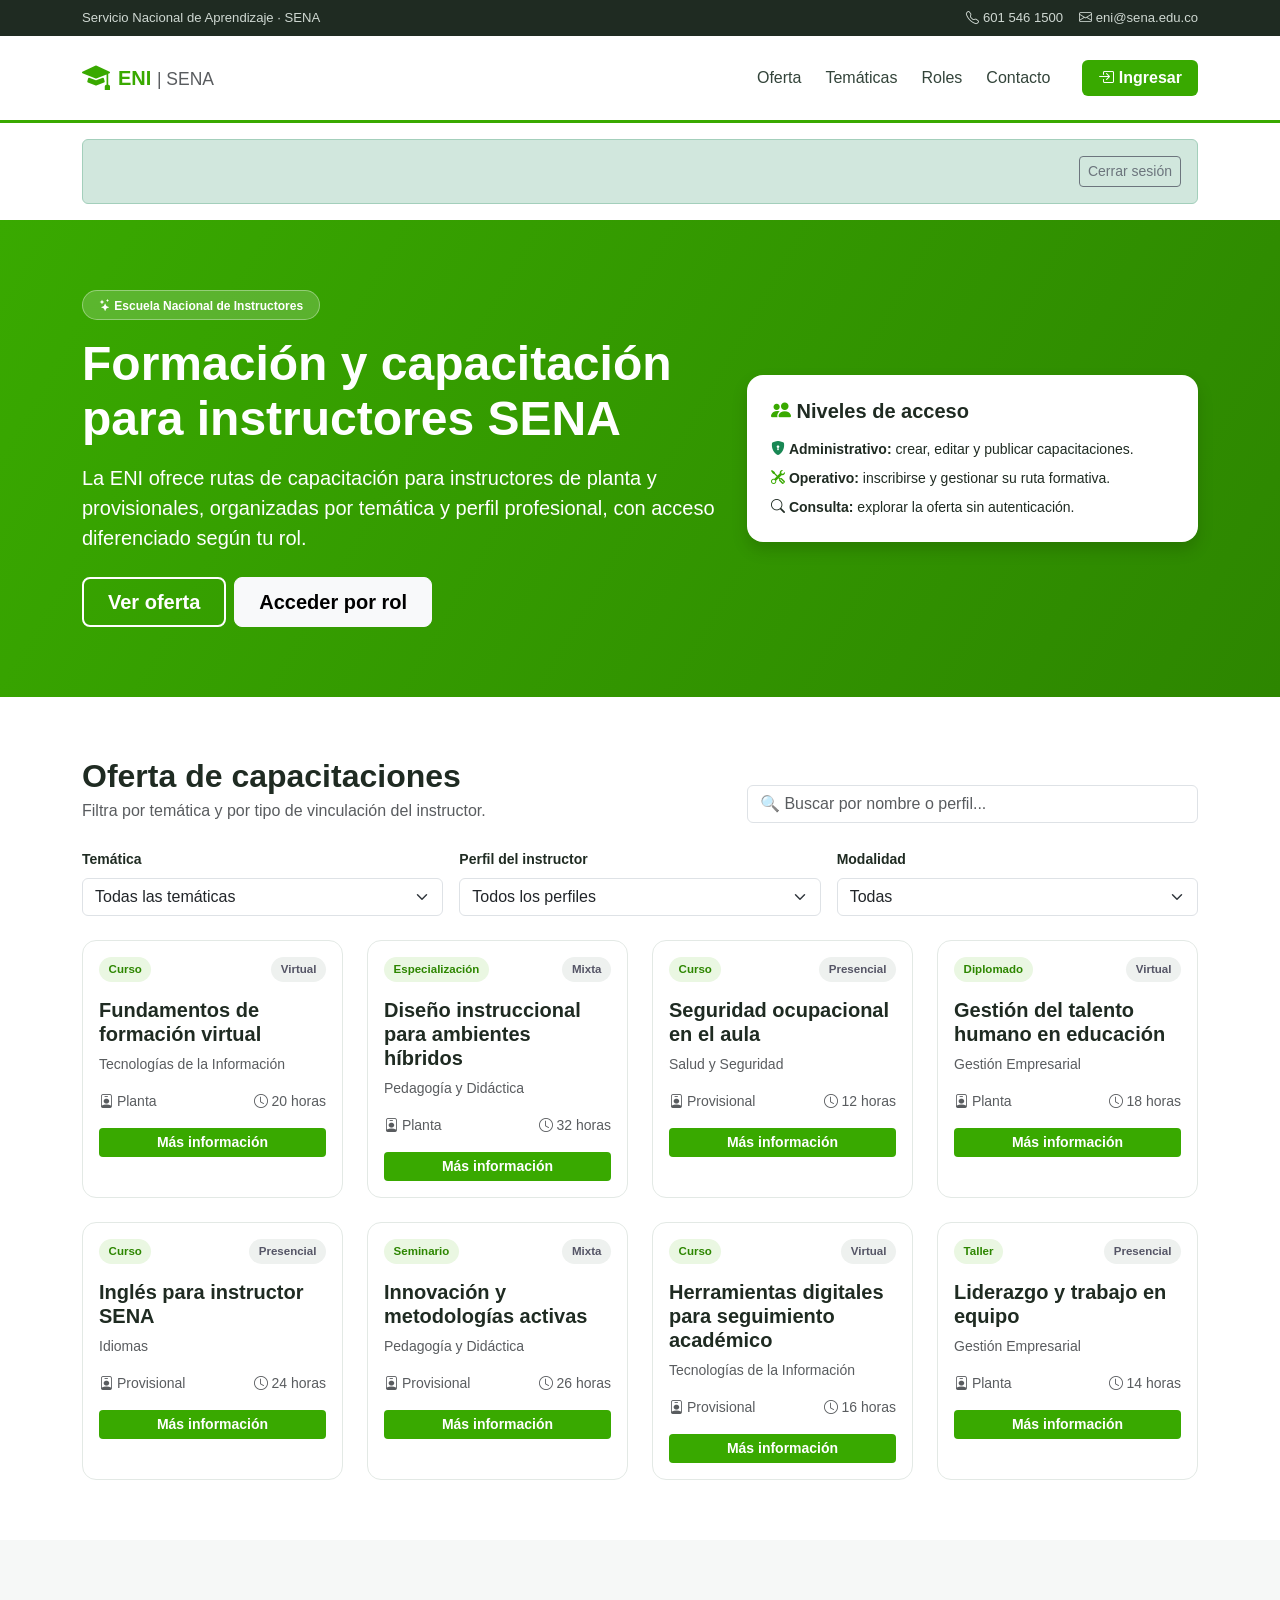
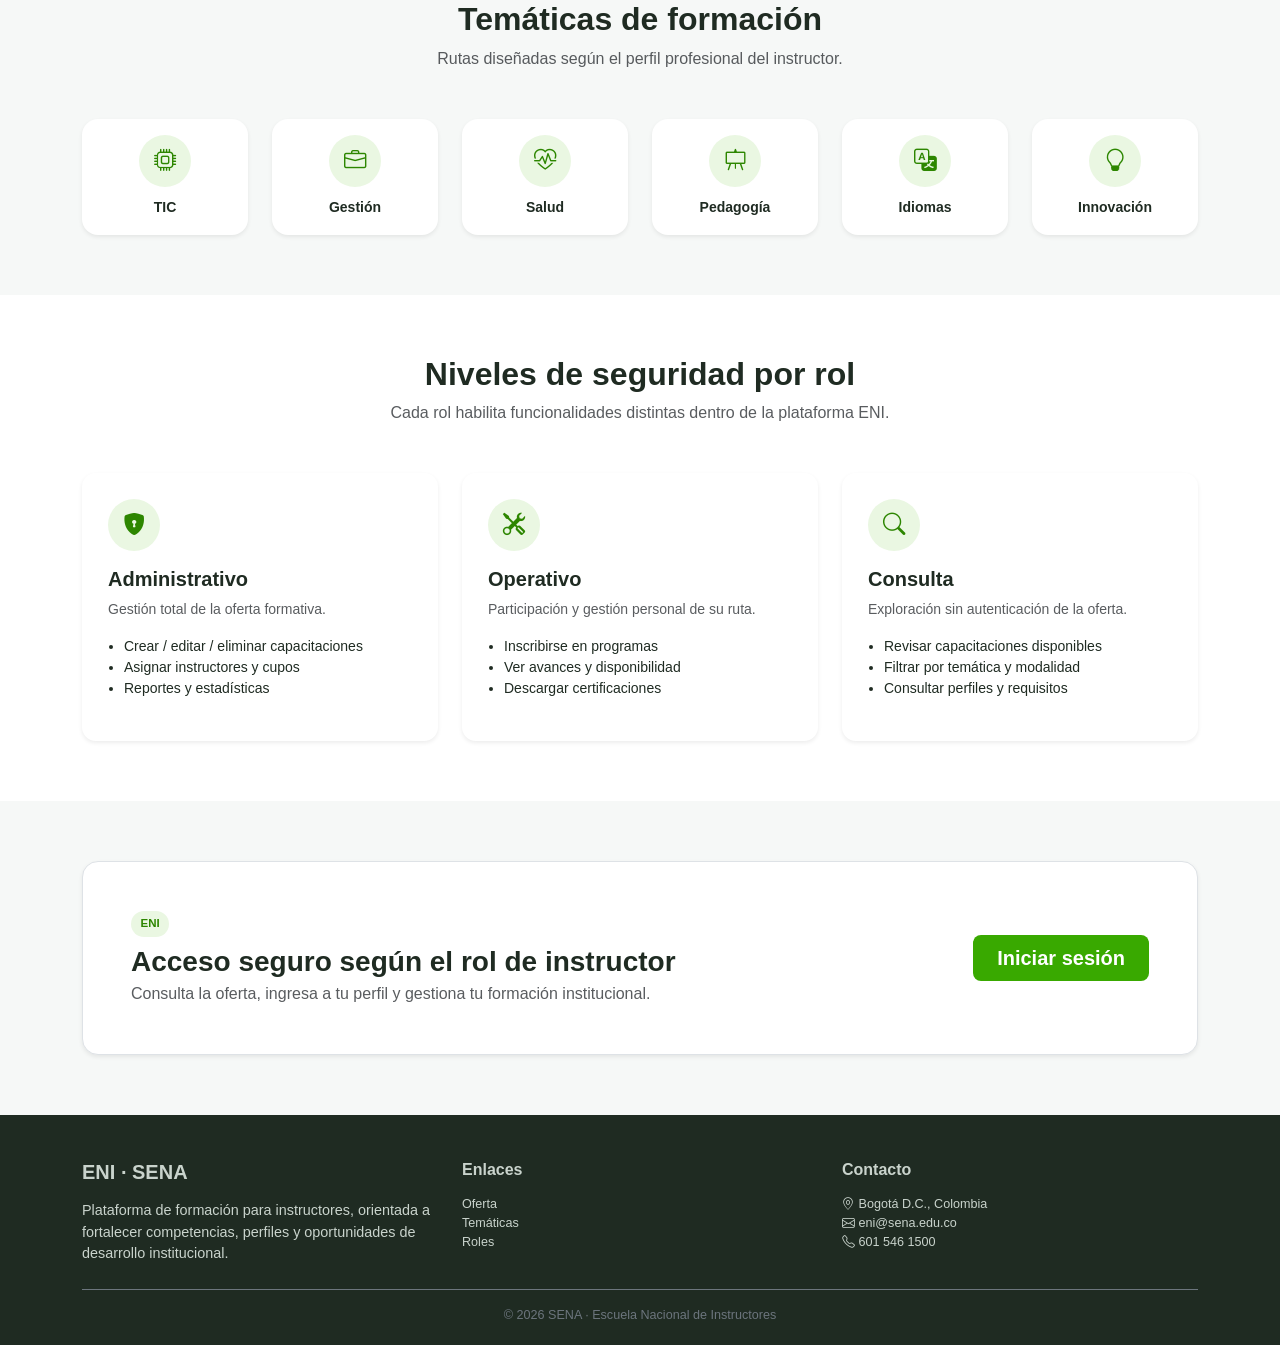
==== index.html @ e5f55641 "Agregar landing page ENI estática al repositorio" ====
<!DOCTYPE html>
<html lang="es">
<head>
<meta charset="UTF-8">
<meta name="viewport" content="width=device-width, initial-scale=1">
<title>ENI · Oferta de Capacitaciones | SENA</title>
<link href="https://cdn.jsdelivr.net/npm/bootstrap@5.3.3/dist/css/bootstrap.min.css" rel="stylesheet">
<link href="https://cdn.jsdelivr.net/npm/bootstrap-icons@1.11.3/font/bootstrap-icons.css" rel="stylesheet">
<style>
  :root{
    --sena-verde:#39A900;
    --sena-verde-osc:#2d8600;
    --sena-gris:#F6F8F7;
    --sena-texto:#1f2b22;
  }
  body{font-family:"Segoe UI",Roboto,Arial,sans-serif;color:var(--sena-texto);}
  .topbar{background:#1f2b22;color:#cfd8d2;font-size:.82rem;}
  .topbar a{color:#cfd8d2;text-decoration:none;}
  .navbar-sena{background:#fff;border-bottom:3px solid var(--sena-verde);}
  .navbar-sena .navbar-brand span{font-weight:700;color:var(--sena-verde);}
  .navbar-sena .nav-link{color:#33443a;font-weight:500;}
  .navbar-sena .nav-link:hover{color:var(--sena-verde);}
  .hero{
    background:linear-gradient(120deg,var(--sena-verde) 0%,var(--sena-verde-osc) 100%);
    color:#fff;padding:70px 0;
  }
  .hero h1{font-weight:800;line-height:1.15;}
  .hero .badge-soft{background:rgba(255,255,255,.18);border:1px solid rgba(255,255,255,.35);}
  .btn-sena{background:var(--sena-verde);color:#fff;font-weight:600;border:none;}
  .btn-sena:hover{background:var(--sena-verde-osc);color:#fff;}
  .btn-outline-sena{border:2px solid #fff;color:#fff;font-weight:600;}
  .btn-outline-sena:hover{background:#fff;color:var(--sena-verde-osc);}
  .section{padding:60px 0;}
  .section-alt{background:var(--sena-gris);}
  .card-curso{border:1px solid #e3e9e5;border-radius:14px;transition:.25s;height:100%;}
  .card-curso:hover{transform:translateY(-4px);box-shadow:0 12px 24px rgba(0,0,0,.08);border-color:var(--sena-verde);}
  .chip{background:#eaf7e2;color:var(--sena-verde-osc);font-size:.72rem;font-weight:600;
        padding:.25rem .6rem;border-radius:999px;}
  .chip-gris{background:#eef1ef;color:#556;font-size:.72rem;font-weight:600;
        padding:.25rem .6rem;border-radius:999px;}
  .role-card{border-radius:14px;border:2px solid transparent;cursor:pointer;transition:.2s;}
  .role-card:hover{border-color:var(--sena-verde);}
  .role-card.active{border-color:var(--sena-verde);background:#f4fcef;}
  .icon-circle{width:52px;height:52px;border-radius:50%;display:grid;place-items:center;
    background:#eaf7e2;color:var(--sena-verde-osc);font-size:1.4rem;}
  footer{background:#1f2b22;color:#c9d3cc;padding:45px 0 20px;font-size:.9rem;}
  footer a{color:#c9d3cc;text-decoration:none;}
  footer a:hover{color:#fff;}
  .lock-banner{display:none;}
</style>
</head>
<body>

<!-- Barra superior -->
<div class="topbar py-2">
  <div class="container d-flex flex-wrap justify-content-between gap-2">
    <div><i class="bi bi-gov"></i> Servicio Nacional de Aprendizaje · SENA</div>
    <div class="d-flex gap-3">
      <a href="#"><i class="bi bi-telephone"></i> 601 546 1500</a>
      <a href="#"><i class="bi bi-envelope"></i> eni@sena.edu.co</a>
    </div>
  </div>
</div>

<!-- Navbar -->
<nav class="navbar navbar-expand-lg navbar-sena sticky-top py-3">
  <div class="container">
    <a class="navbar-brand d-flex align-items-center gap-2" href="#">
      <i class="bi bi-mortarboard-fill fs-3" style="color:var(--sena-verde)"></i>
      <span>ENI <small class="text-muted fw-normal">| SENA</small></span>
    </a>
    <button class="navbar-toggler" type="button" data-bs-toggle="collapse" data-bs-target="#navMain">
      <span class="navbar-toggler-icon"></span>
    </button>
    <div class="collapse navbar-collapse" id="navMain">
      <ul class="navbar-nav ms-auto align-items-lg-center gap-lg-2">
        <li class="nav-item"><a class="nav-link" href="#oferta">Oferta</a></li>
        <li class="nav-item"><a class="nav-link" href="#temas">Temáticas</a></li>
        <li class="nav-item"><a class="nav-link" href="#roles">Roles</a></li>
        <li class="nav-item"><a class="nav-link" href="#contacto">Contacto</a></li>
        <li class="nav-item ms-lg-3">
          <button class="btn btn-sena px-3" data-bs-toggle="modal" data-bs-target="#loginModal">
            <i class="bi bi-box-arrow-in-right"></i> Ingresar
          </button>
        </li>
      </ul>
    </div>
  </div>
</nav>

<!-- Banner de sesión -->
<div class="container mt-3">
  <div id="sessionBanner" class="alert alert-success lock-banner d-flex justify-content-between align-items-center">
    <span id="sessionText"></span>
    <button class="btn btn-sm btn-outline-secondary" onclick="logout()">Cerrar sesión</button>
  </div>
</div>

<!-- Hero -->
<header class="hero">
  <div class="container">
    <div class="row align-items-center g-4">
      <div class="col-lg-7">
        <span class="badge badge-soft rounded-pill px-3 py-2 mb-3">
          <i class="bi bi-stars"></i> Escuela Nacional de Instructores
        </span>
        <h1 class="display-5 mb-3">Formación y capacitación para instructores SENA</h1>
        <p class="lead mb-4">
          La ENI ofrece rutas de capacitación para instructores de planta y provisionales,
          organizadas por temática y perfil profesional, con acceso diferenciado según tu rol.
        </p>
        <div class="d-flex flex-wrap gap-2">
          <a href="#oferta" class="btn btn-outline-sena btn-lg px-4">Ver oferta</a>
          <button class="btn btn-light btn-lg px-4 fw-semibold" data-bs-toggle="modal" data-bs-target="#loginModal">
            Acceder por rol
          </button>
        </div>
      </div>
      <div class="col-lg-5">
        <div class="bg-white rounded-4 p-4 shadow" style="color:var(--sena-texto)">
          <h5 class="fw-bold mb-3"><i class="bi bi-people-fill" style="color:var(--sena-verde)"></i> Niveles de acceso</h5>
          <ul class="list-unstyled mb-0 small">
            <li class="mb-2"><i class="bi bi-shield-lock-fill text-success"></i> <strong>Administrativo:</strong> crear, editar y publicar capacitaciones.</li>
            <li class="mb-2"><i class="bi bi-tools" style="color:var(--sena-verde)"></i> <strong>Operativo:</strong> inscribirse y gestionar su ruta formativa.</li>
            <li><i class="bi bi-search"></i> <strong>Consulta:</strong> explorar la oferta sin autenticación.</li>
          </ul>
        </div>
      </div>
    </div>
  </div>
</header>

<!-- Oferta / Catálogo -->
<section id="oferta" class="section">
  <div class="container">
    <div class="row align-items-end mb-4">
      <div class="col-md-7">
        <h2 class="fw-bold mb-1">Oferta de capacitaciones</h2>
        <p class="text-muted mb-0">Filtra por temática y por tipo de vinculación del instructor.</p>
      </div>
      <div class="col-md-5 mt-3 mt-md-0">
        <input id="search" class="form-control" placeholder="🔍 Buscar por nombre o perfil...">
      </div>
    </div>

    <!-- Filtros -->
    <div class="row g-3 mb-4">
      <div class="col-md-4">
        <label class="form-label fw-semibold small">Temática</label>
        <select id="filtroTema" class="form-select">
          <option value="">Todas las temáticas</option>
          <option>Tecnologías de la Información</option>
          <option>Gestión Empresarial</option>
          <option>Salud y Seguridad</option>
          <option>Pedagogía y Didáctica</option>
          <option>Idiomas</option>
        </select>
      </div>
      <div class="col-md-4">
        <label class="form-label fw-semibold small">Perfil del instructor</label>
        <select id="filtroPerfil" class="form-select">
          <option value="">Todos los perfiles</option>
          <option>Planta</option>
          <option>Provisional</option>
        </select>
      </div>
      <div class="col-md-4">
        <label class="form-label fw-semibold small">Modalidad</label>
        <select id="filtroModalidad" class="form-select">
          <option value="">Todas</option>
          <option>Presencial</option>
          <option>Virtual</option>
          <option>Mixta</option>
        </select>
      </div>
    </div>

    <div id="gridCursos" class="row g-4"></div>
    <p id="sinResultados" class="text-center text-muted mt-4 d-none">No se encontraron capacitaciones con esos filtros.</p>
  </div>
</section>

<!-- Temáticas -->
<section id="temas" class="section section-alt">
  <div class="container text-center">
    <h2 class="fw-bold mb-2">Temáticas de formación</h2>
    <p class="text-muted mb-5">Rutas diseñadas según el perfil profesional del instructor.</p>
    <div class="row g-4">
      <div class="col-6 col-md-4 col-lg-2">
        <div class="bg-white rounded-4 p-3 h-100 shadow-sm">
          <div class="icon-circle mx-auto mb-2"><i class="bi bi-cpu"></i></div>
          <small class="fw-semibold">TIC</small>
        </div>
      </div>
      <div class="col-6 col-md-4 col-lg-2">
        <div class="bg-white rounded-4 p-3 h-100 shadow-sm">
          <div class="icon-circle mx-auto mb-2"><i class="bi bi-briefcase"></i></div>
          <small class="fw-semibold">Gestión</small>
        </div>
      </div>
      <div class="col-6 col-md-4 col-lg-2">
        <div class="bg-white rounded-4 p-3 h-100 shadow-sm">
          <div class="icon-circle mx-auto mb-2"><i class="bi bi-heart-pulse"></i></div>
          <small class="fw-semibold">Salud</small>
        </div>
      </div>
      <div class="col-6 col-md-4 col-lg-2">
        <div class="bg-white rounded-4 p-3 h-100 shadow-sm">
          <div class="icon-circle mx-auto mb-2"><i class="bi bi-easel"></i></div>
          <small class="fw-semibold">Pedagogía</small>
        </div>
      </div>
      <div class="col-6 col-md-4 col-lg-2">
        <div class="bg-white rounded-4 p-3 h-100 shadow-sm">
          <div class="icon-circle mx-auto mb-2"><i class="bi bi-translate"></i></div>
          <small class="fw-semibold">Idiomas</small>
        </div>
      </div>
      <div class="col-6 col-md-4 col-lg-2">
        <div class="bg-white rounded-4 p-3 h-100 shadow-sm">
          <div class="icon-circle mx-auto mb-2"><i class="bi bi-lightbulb"></i></div>
          <small class="fw-semibold">Innovación</small>
        </div>
      </div>
    </div>
  </div>
</section>

<!-- Roles -->
<section id="roles" class="section">
  <div class="container">
    <h2 class="fw-bold text-center mb-2">Niveles de seguridad por rol</h2>
    <p class="text-muted text-center mb-5">Cada rol habilita funcionalidades distintas dentro de la plataforma ENI.</p>
    <div class="row g-4">
      <div class="col-md-4">
        <div class="role-card p-4 h-100 shadow-sm">
          <div class="icon-circle mb-3"><i class="bi bi-shield-lock-fill"></i></div>
          <h5 class="fw-bold">Administrativo</h5>
          <p class="text-muted small">Gestión total de la oferta formativa.</p>
          <ul class="small ps-3">
            <li>Crear / editar / eliminar capacitaciones</li>
            <li>Asignar instructores y cupos</li>
            <li>Reportes y estadísticas</li>
          </ul>
        </div>
      </div>
      <div class="col-md-4">
        <div class="role-card p-4 h-100 shadow-sm">
          <div class="icon-circle mb-3"><i class="bi bi-tools"></i></div>
          <h5 class="fw-bold">Operativo</h5>
          <p class="text-muted small">Participación y gestión personal de su ruta.</p>
          <ul class="small ps-3">
            <li>Inscribirse en programas</li>
            <li>Ver avances y disponibilidad</li>
            <li>Descargar certificaciones</li>
          </ul>
        </div>
      </div>
      <div class="col-md-4">
        <div class="role-card p-4 h-100 shadow-sm">
          <div class="icon-circle mb-3"><i class="bi bi-search"></i></div>
          <h5 class="fw-bold">Consulta</h5>
          <p class="text-muted small">Exploración sin autenticación de la oferta.</p>
          <ul class="small ps-3">
            <li>Revisar capacitaciones disponibles</li>
            <li>Filtrar por temática y modalidad</li>
            <li>Consultar perfiles y requisitos</li>
          </ul>
        </div>
      </div>
    </div>
  </div>
</section>

<!-- CTA -->
<section class="section section-alt">
  <div class="container">
    <div class="bg-white border rounded-4 p-4 p-lg-5 shadow-sm d-flex flex-column flex-lg-row align-items-lg-center justify-content-between gap-3">
      <div>
        <span class="chip mb-2 d-inline-block">ENI</span>
        <h3 class="fw-bold mb-1">Acceso seguro según el rol de instructor</h3>
        <p class="text-muted mb-0">Consulta la oferta, ingresa a tu perfil y gestiona tu formación institucional.</p>
      </div>
      <button class="btn btn-sena btn-lg px-4" data-bs-toggle="modal" data-bs-target="#loginModal">Iniciar sesión</button>
    </div>
  </div>
</section>

<!-- Modal login -->
<div class="modal fade" id="loginModal" tabindex="-1" aria-labelledby="loginModalLabel" aria-hidden="true">
  <div class="modal-dialog modal-dialog-centered">
    <div class="modal-content border-0 shadow">
      <div class="modal-header border-0 pb-0">
        <h5 class="modal-title fw-bold" id="loginModalLabel">Acceso ENI</h5>
        <button type="button" class="btn-close" data-bs-dismiss="modal" aria-label="Close"></button>
      </div>
      <div class="modal-body">
        <div class="mb-3">
          <label class="form-label small fw-semibold">Usuario</label>
          <input id="userInput" class="form-control" placeholder="Ingrese su usuario">
        </div>
        <div class="mb-3">
          <label class="form-label small fw-semibold">Contraseña</label>
          <input id="passInput" type="password" class="form-control" placeholder="Ingrese su contraseña">
        </div>
        <div class="mb-3">
          <label class="form-label small fw-semibold">Rol</label>
          <select id="roleSelect" class="form-select">
            <option value="consulta">Consulta</option>
            <option value="operativo">Operativo</option>
            <option value="administrativo">Administrativo</option>
          </select>
        </div>
      </div>
      <div class="modal-footer border-0 pt-0">
        <button type="button" class="btn btn-outline-secondary" data-bs-dismiss="modal">Cancelar</button>
        <button type="button" class="btn btn-sena" onclick="login()">Ingresar</button>
      </div>
    </div>
  </div>
</div>

<!-- Footer -->
<footer id="contacto">
  <div class="container">
    <div class="row g-4">
      <div class="col-lg-4">
        <h5 class="fw-bold mb-3">ENI · SENA</h5>
        <p class="mb-0">Plataforma de formación para instructores, orientada a fortalecer competencias, perfiles y oportunidades de desarrollo institucional.</p>
      </div>
      <div class="col-lg-4">
        <h6 class="fw-bold mb-3">Enlaces</h6>
        <ul class="list-unstyled mb-0 small">
          <li><a href="#oferta">Oferta</a></li>
          <li><a href="#temas">Temáticas</a></li>
          <li><a href="#roles">Roles</a></li>
        </ul>
      </div>
      <div class="col-lg-4">
        <h6 class="fw-bold mb-3">Contacto</h6>
        <ul class="list-unstyled mb-0 small">
          <li><i class="bi bi-geo-alt"></i> Bogotá D.C., Colombia</li>
          <li><i class="bi bi-envelope"></i> eni@sena.edu.co</li>
          <li><i class="bi bi-telephone"></i> 601 546 1500</li>
        </ul>
      </div>
    </div>
    <div class="border-top border-secondary mt-4 pt-3 small text-center text-secondary">
      © 2026 SENA · Escuela Nacional de Instructores
    </div>
  </div>
</footer>

<script src="https://cdn.jsdelivr.net/npm/bootstrap@5.3.3/dist/js/bootstrap.bundle.min.js"></script>
<script>
  const cursos = [
    { nombre: 'Fundamentos de formación virtual', tema: 'Tecnologías de la Información', perfil: 'Planta', modalidad: 'Virtual', duracion: '20 horas', tipo: 'Curso' },
    { nombre: 'Diseño instruccional para ambientes híbridos', tema: 'Pedagogía y Didáctica', perfil: 'Planta', modalidad: 'Mixta', duracion: '32 horas', tipo: 'Especialización' },
    { nombre: 'Seguridad ocupacional en el aula', tema: 'Salud y Seguridad', perfil: 'Provisional', modalidad: 'Presencial', duracion: '12 horas', tipo: 'Curso' },
    { nombre: 'Gestión del talento humano en educación', tema: 'Gestión Empresarial', perfil: 'Planta', modalidad: 'Virtual', duracion: '18 horas', tipo: 'Diplomado' },
    { nombre: 'Inglés para instructor SENA', tema: 'Idiomas', perfil: 'Provisional', modalidad: 'Presencial', duracion: '24 horas', tipo: 'Curso' },
    { nombre: 'Innovación y metodologías activas', tema: 'Pedagogía y Didáctica', perfil: 'Provisional', modalidad: 'Mixta', duracion: '26 horas', tipo: 'Seminario' },
    { nombre: 'Herramientas digitales para seguimiento académico', tema: 'Tecnologías de la Información', perfil: 'Provisional', modalidad: 'Virtual', duracion: '16 horas', tipo: 'Curso' },
    { nombre: 'Liderazgo y trabajo en equipo', tema: 'Gestión Empresarial', perfil: 'Planta', modalidad: 'Presencial', duracion: '14 horas', tipo: 'Taller' }
  ];

  const gridCursos = document.getElementById('gridCursos');
  const searchInput = document.getElementById('search');
  const filtroTema = document.getElementById('filtroTema');
  const filtroPerfil = document.getElementById('filtroPerfil');
  const filtroModalidad = document.getElementById('filtroModalidad');
  const sinResultados = document.getElementById('sinResultados');

  function renderCursos(listado) {
    if (!listado.length) {
      gridCursos.innerHTML = '';
      sinResultados.classList.remove('d-none');
      return;
    }

    sinResultados.classList.add('d-none');
    gridCursos.innerHTML = listado.map(curso => `
      <div class="col-md-6 col-xl-3">
        <div class="card-curso p-3 h-100">
          <div class="d-flex align-items-center justify-content-between mb-3">
            <span class="chip">${curso.tipo}</span>
            <span class="chip-gris">${curso.modalidad}</span>
          </div>
          <h5 class="fw-bold mb-2">${curso.nombre}</h5>
          <p class="text-muted small mb-3">${curso.tema}</p>
          <div class="d-flex justify-content-between small text-muted mb-2">
            <span><i class="bi bi-person-badge"></i> ${curso.perfil}</span>
            <span><i class="bi bi-clock"></i> ${curso.duracion}</span>
          </div>
          <button class="btn btn-sm btn-sena w-100 mt-2">Más información</button>
        </div>
      </div>
    `).join('');
  }

  function filtrarCursos() {
    const texto = searchInput.value.toLowerCase();
    const tema = filtroTema.value;
    const perfil = filtroPerfil.value;
    const modalidad = filtroModalidad.value;

    const resultados = cursos.filter(curso =>
      (texto === '' || curso.nombre.toLowerCase().includes(texto) || curso.perfil.toLowerCase().includes(texto) || curso.tema.toLowerCase().includes(texto)) &&
      (tema === '' || curso.tema === tema) &&
      (perfil === '' || curso.perfil === perfil) &&
      (modalidad === '' || curso.modalidad === modalidad)
    );

    renderCursos(resultados);
  }

  function login() {
    const user = document.getElementById('userInput').value.trim();
    const role = document.getElementById('roleSelect').value;
    if (!user) {
      alert('Debe ingresar un usuario');
      return;
    }

    localStorage.setItem('eniUser', user);
    localStorage.setItem('eniRole', role);
    const banner = document.getElementById('sessionBanner');
    const sessionText = document.getElementById('sessionText');
    banner.classList.remove('lock-banner');
    sessionText.textContent = `Sesión activa: ${user} · ${role}`;
    const modal = bootstrap.Modal.getInstance(document.getElementById('loginModal'));
    modal.hide();
  }

  function logout() {
    localStorage.removeItem('eniUser');
    localStorage.removeItem('eniRole');
    document.getElementById('sessionBanner').classList.add('lock-banner');
  }

  searchInput.addEventListener('input', filtrarCursos);
  filtroTema.addEventListener('change', filtrarCursos);
  filtroPerfil.addEventListener('change', filtrarCursos);
  filtroModalidad.addEventListener('change', filtrarCursos);

  const savedUser = localStorage.getItem('eniUser');
  const savedRole = localStorage.getItem('eniRole');
  if (savedUser && savedRole) {
    document.getElementById('sessionBanner').classList.remove('lock-banner');
    document.getElementById('sessionText').textContent = `Sesión activa: ${savedUser} · ${savedRole}`;
  }

  renderCursos(cursos);
</script>
</body>
</html>
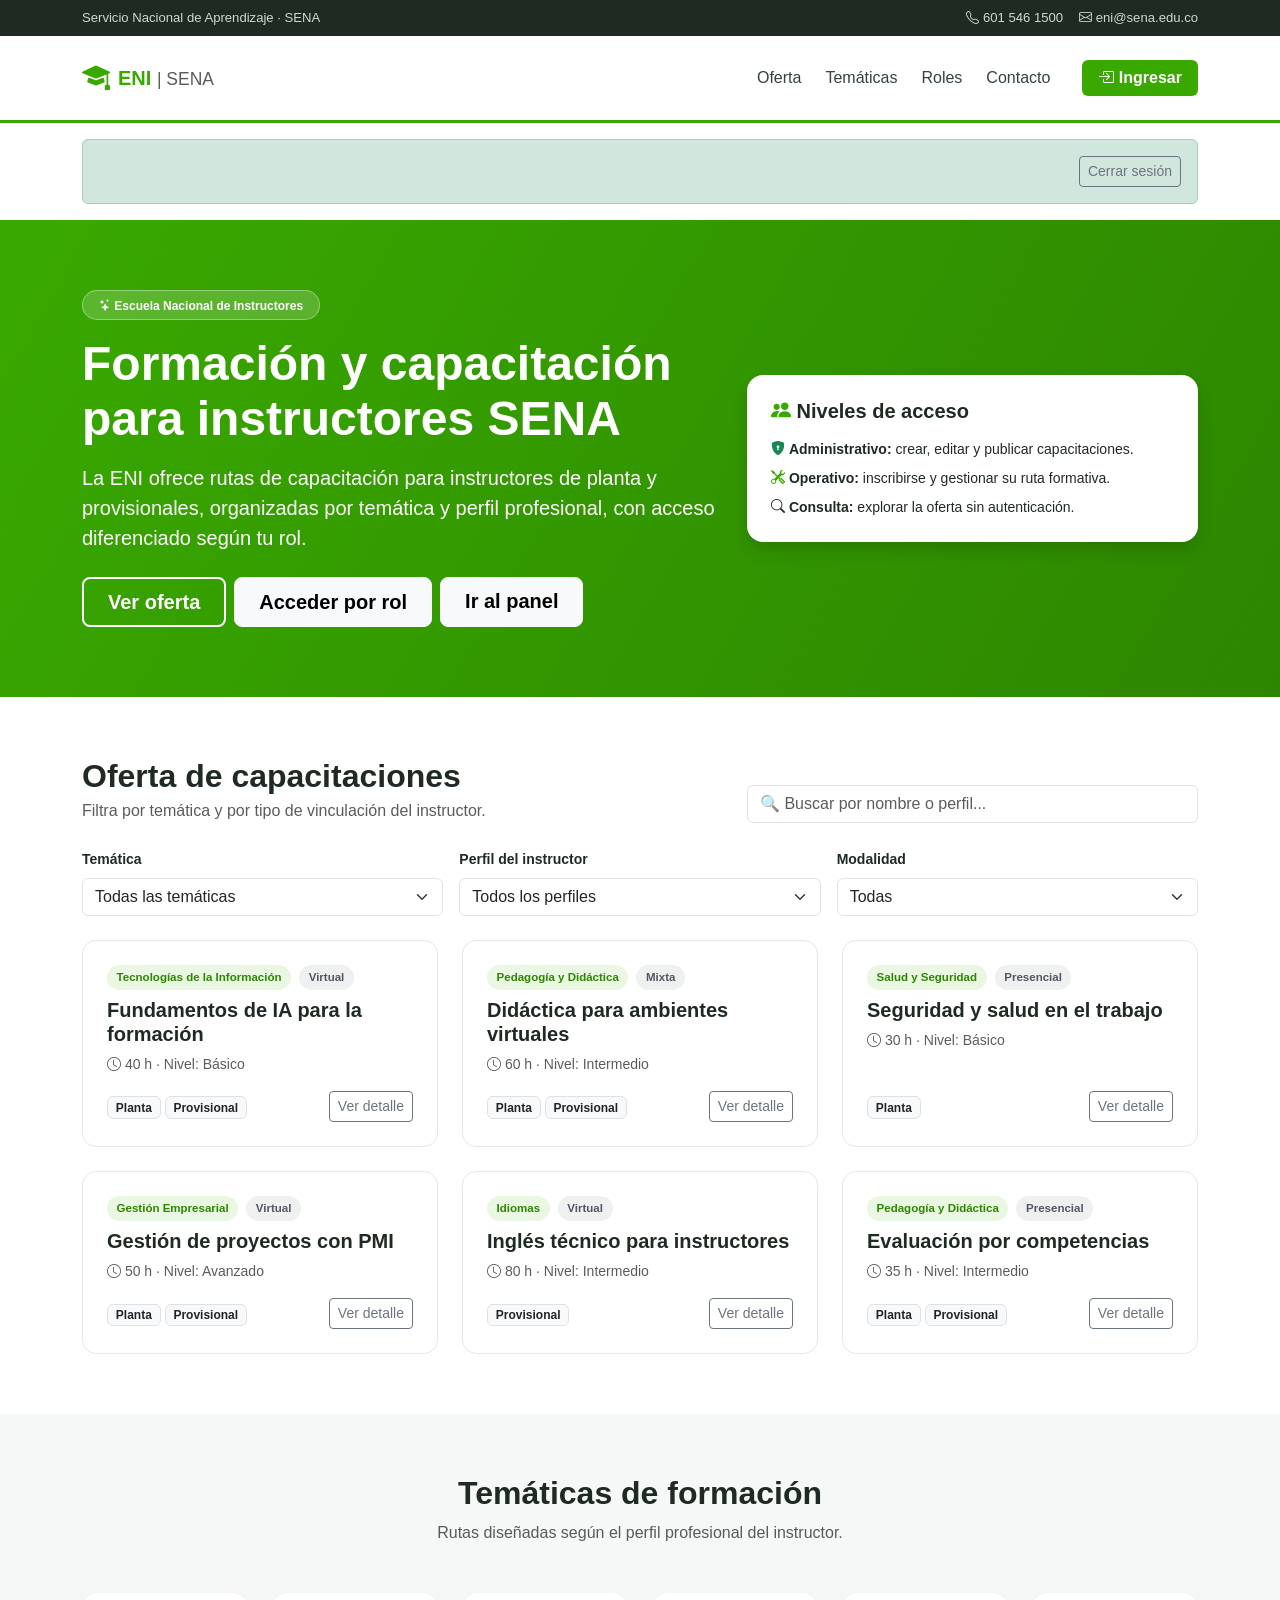
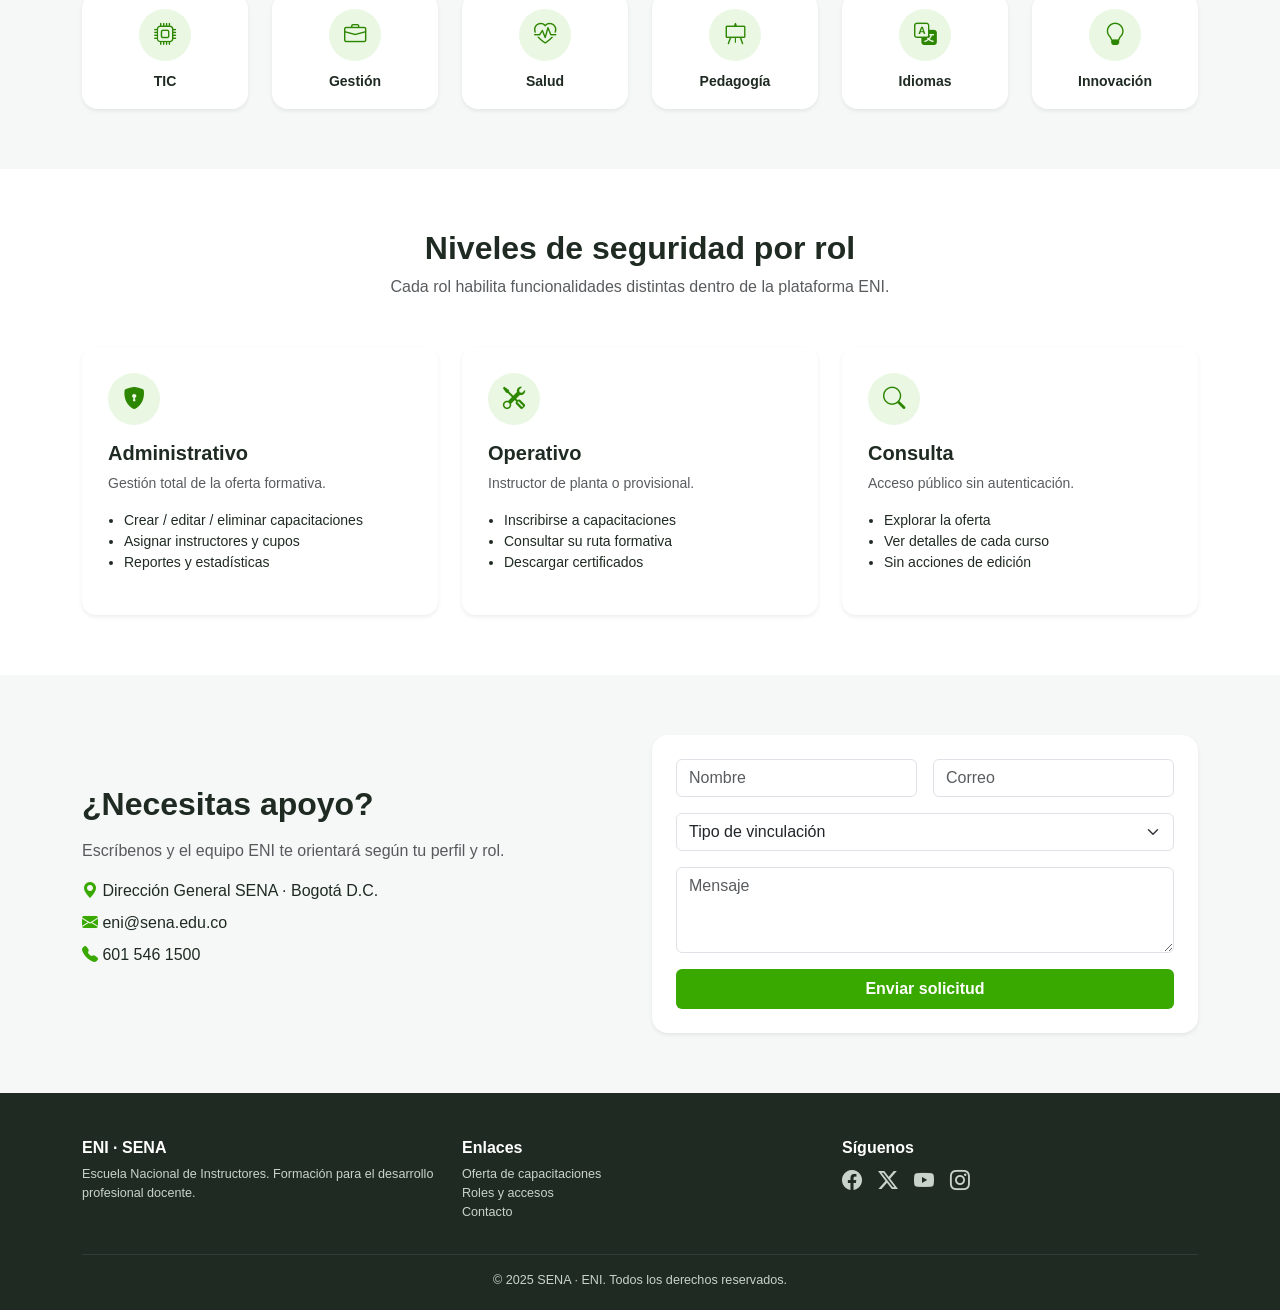
==== commit fd938cf6: "Actualizar la página principal con enlace al panel del instructor y subir los archivos restantes del" ====
--- a/index.html
+++ b/index.html
@@ -114,6 +114,7 @@
           <button class="btn btn-light btn-lg px-4 fw-semibold" data-bs-toggle="modal" data-bs-target="#loginModal">
             Acceder por rol
           </button>
+          <a href="html.html" class="btn btn-light btn-lg px-4 fw-semibold">Ir al panel</a>
         </div>
       </div>
       <div class="col-lg-5">
@@ -248,11 +249,11 @@
         <div class="role-card p-4 h-100 shadow-sm">
           <div class="icon-circle mb-3"><i class="bi bi-tools"></i></div>
           <h5 class="fw-bold">Operativo</h5>
-          <p class="text-muted small">Participación y gestión personal de su ruta.</p>
+          <p class="text-muted small">Instructor de planta o provisional.</p>
           <ul class="small ps-3">
-            <li>Inscribirse en programas</li>
-            <li>Ver avances y disponibilidad</li>
-            <li>Descargar certificaciones</li>
+            <li>Inscribirse a capacitaciones</li>
+            <li>Consultar su ruta formativa</li>
+            <li>Descargar certificados</li>
           </ul>
         </div>
       </div>
@@ -260,11 +261,11 @@
         <div class="role-card p-4 h-100 shadow-sm">
           <div class="icon-circle mb-3"><i class="bi bi-search"></i></div>
           <h5 class="fw-bold">Consulta</h5>
-          <p class="text-muted small">Exploración sin autenticación de la oferta.</p>
+          <p class="text-muted small">Acceso público sin autenticación.</p>
           <ul class="small ps-3">
-            <li>Revisar capacitaciones disponibles</li>
-            <li>Filtrar por temática y modalidad</li>
-            <li>Consultar perfiles y requisitos</li>
+            <li>Explorar la oferta</li>
+            <li>Ver detalles de cada curso</li>
+            <li>Sin acciones de edición</li>
           </ul>
         </div>
       </div>
@@ -272,185 +273,208 @@
   </div>
 </section>
 
-<!-- CTA -->
-<section class="section section-alt">
-  <div class="container">
-    <div class="bg-white border rounded-4 p-4 p-lg-5 shadow-sm d-flex flex-column flex-lg-row align-items-lg-center justify-content-between gap-3">
-      <div>
-        <span class="chip mb-2 d-inline-block">ENI</span>
-        <h3 class="fw-bold mb-1">Acceso seguro según el rol de instructor</h3>
-        <p class="text-muted mb-0">Consulta la oferta, ingresa a tu perfil y gestiona tu formación institucional.</p>
-      </div>
-      <button class="btn btn-sena btn-lg px-4" data-bs-toggle="modal" data-bs-target="#loginModal">Iniciar sesión</button>
+<!-- Contacto -->
+<section id="contacto" class="section section-alt">
+  <div class="container">
+    <div class="row g-4 align-items-center">
+      <div class="col-lg-6">
+        <h2 class="fw-bold mb-3">¿Necesitas apoyo?</h2>
+        <p class="text-muted">Escríbenos y el equipo ENI te orientará según tu perfil y rol.</p>
+        <ul class="list-unstyled">
+          <li class="mb-2"><i class="bi bi-geo-alt-fill" style="color:var(--sena-verde)"></i> Dirección General SENA · Bogotá D.C.</li>
+          <li class="mb-2"><i class="bi bi-envelope-fill" style="color:var(--sena-verde)"></i> eni@sena.edu.co</li>
+          <li><i class="bi bi-telephone-fill" style="color:var(--sena-verde)"></i> 601 546 1500</li>
+        </ul>
+      </div>
+      <div class="col-lg-6">
+        <form class="bg-white p-4 rounded-4 shadow-sm" onsubmit="event.preventDefault();alert('Mensaje enviado (demo)');">
+          <div class="row g-3">
+            <div class="col-md-6"><input class="form-control" placeholder="Nombre" required></div>
+            <div class="col-md-6"><input class="form-control" type="email" placeholder="Correo" required></div>
+            <div class="col-12">
+              <select class="form-select" required>
+                <option value="">Tipo de vinculación</option>
+                <option>Instructor de planta</option>
+                <option>Instructor provisional</option>
+                <option>Otro</option>
+              </select>
+            </div>
+            <div class="col-12"><textarea class="form-control" rows="3" placeholder="Mensaje"></textarea></div>
+            <div class="col-12"><button class="btn btn-sena w-100 py-2">Enviar solicitud</button></div>
+          </div>
+        </form>
+      </div>
     </div>
   </div>
 </section>
 
-<!-- Modal login -->
-<div class="modal fade" id="loginModal" tabindex="-1" aria-labelledby="loginModalLabel" aria-hidden="true">
+<!-- Footer -->
+<footer>
+  <div class="container">
+    <div class="row g-4">
+      <div class="col-md-4">
+        <h6 class="text-white fw-bold">ENI · SENA</h6>
+        <p class="small">Escuela Nacional de Instructores. Formación para el desarrollo profesional docente.</p>
+      </div>
+      <div class="col-md-4">
+        <h6 class="text-white fw-bold">Enlaces</h6>
+        <ul class="list-unstyled small">
+          <li><a href="#oferta">Oferta de capacitaciones</a></li>
+          <li><a href="#roles">Roles y accesos</a></li>
+          <li><a href="#contacto">Contacto</a></li>
+        </ul>
+      </div>
+      <div class="col-md-4">
+        <h6 class="text-white fw-bold">Síguenos</h6>
+        <div class="d-flex gap-3 fs-5">
+          <a href="#"><i class="bi bi-facebook"></i></a>
+          <a href="#"><i class="bi bi-twitter-x"></i></a>
+          <a href="#"><i class="bi bi-youtube"></i></a>
+          <a href="#"><i class="bi bi-instagram"></i></a>
+        </div>
+      </div>
+    </div>
+    <hr class="border-secondary">
+    <p class="text-center small mb-0">© 2025 SENA · ENI. Todos los derechos reservados.</p>
+  </div>
+</footer>
+
+<!-- Modal Login -->
+<div class="modal fade" id="loginModal" tabindex="-1">
   <div class="modal-dialog modal-dialog-centered">
-    <div class="modal-content border-0 shadow">
-      <div class="modal-header border-0 pb-0">
-        <h5 class="modal-title fw-bold" id="loginModalLabel">Acceso ENI</h5>
-        <button type="button" class="btn-close" data-bs-dismiss="modal" aria-label="Close"></button>
+    <div class="modal-content rounded-4">
+      <div class="modal-header border-0">
+        <h5 class="modal-title fw-bold">Ingreso a la plataforma ENI</h5>
+        <button class="btn-close" data-bs-dismiss="modal"></button>
       </div>
       <div class="modal-body">
-        <div class="mb-3">
-          <label class="form-label small fw-semibold">Usuario</label>
-          <input id="userInput" class="form-control" placeholder="Ingrese su usuario">
-        </div>
-        <div class="mb-3">
-          <label class="form-label small fw-semibold">Contraseña</label>
-          <input id="passInput" type="password" class="form-control" placeholder="Ingrese su contraseña">
-        </div>
-        <div class="mb-3">
-          <label class="form-label small fw-semibold">Rol</label>
-          <select id="roleSelect" class="form-select">
-            <option value="consulta">Consulta</option>
-            <option value="operativo">Operativo</option>
-            <option value="administrativo">Administrativo</option>
-          </select>
-        </div>
-      </div>
-      <div class="modal-footer border-0 pt-0">
-        <button type="button" class="btn btn-outline-secondary" data-bs-dismiss="modal">Cancelar</button>
-        <button type="button" class="btn btn-sena" onclick="login()">Ingresar</button>
+        <label class="form-label small fw-semibold">Selecciona tu rol (demo)</label>
+        <div class="d-grid gap-2 mb-3">
+          <button class="btn btn-outline-success text-start" onclick="login('Administrativo')">
+            <i class="bi bi-shield-lock-fill"></i> Administrativo
+          </button>
+          <button class="btn btn-outline-success text-start" onclick="login('Operativo')">
+            <i class="bi bi-tools"></i> Operativo (Instructor)
+          </button>
+          <button class="btn btn-outline-secondary text-start" onclick="login('Consulta')">
+            <i class="bi bi-search"></i> Consulta
+          </button>
+        </div>
+        <p class="small text-muted mb-0">Demo: los roles se almacenan en <code>localStorage</code>. En producción conéctalo a tu backend/SSO.</p>
       </div>
     </div>
   </div>
 </div>
-
-<!-- Footer -->
-<footer id="contacto">
-  <div class="container">
-    <div class="row g-4">
-      <div class="col-lg-4">
-        <h5 class="fw-bold mb-3">ENI · SENA</h5>
-        <p class="mb-0">Plataforma de formación para instructores, orientada a fortalecer competencias, perfiles y oportunidades de desarrollo institucional.</p>
-      </div>
-      <div class="col-lg-4">
-        <h6 class="fw-bold mb-3">Enlaces</h6>
-        <ul class="list-unstyled mb-0 small">
-          <li><a href="#oferta">Oferta</a></li>
-          <li><a href="#temas">Temáticas</a></li>
-          <li><a href="#roles">Roles</a></li>
-        </ul>
-      </div>
-      <div class="col-lg-4">
-        <h6 class="fw-bold mb-3">Contacto</h6>
-        <ul class="list-unstyled mb-0 small">
-          <li><i class="bi bi-geo-alt"></i> Bogotá D.C., Colombia</li>
-          <li><i class="bi bi-envelope"></i> eni@sena.edu.co</li>
-          <li><i class="bi bi-telephone"></i> 601 546 1500</li>
-        </ul>
-      </div>
-    </div>
-    <div class="border-top border-secondary mt-4 pt-3 small text-center text-secondary">
-      © 2026 SENA · Escuela Nacional de Instructores
-    </div>
-  </div>
-</footer>
 
 <script src="https://cdn.jsdelivr.net/npm/bootstrap@5.3.3/dist/js/bootstrap.bundle.min.js"></script>
 <script>
-  const cursos = [
-    { nombre: 'Fundamentos de formación virtual', tema: 'Tecnologías de la Información', perfil: 'Planta', modalidad: 'Virtual', duracion: '20 horas', tipo: 'Curso' },
-    { nombre: 'Diseño instruccional para ambientes híbridos', tema: 'Pedagogía y Didáctica', perfil: 'Planta', modalidad: 'Mixta', duracion: '32 horas', tipo: 'Especialización' },
-    { nombre: 'Seguridad ocupacional en el aula', tema: 'Salud y Seguridad', perfil: 'Provisional', modalidad: 'Presencial', duracion: '12 horas', tipo: 'Curso' },
-    { nombre: 'Gestión del talento humano en educación', tema: 'Gestión Empresarial', perfil: 'Planta', modalidad: 'Virtual', duracion: '18 horas', tipo: 'Diplomado' },
-    { nombre: 'Inglés para instructor SENA', tema: 'Idiomas', perfil: 'Provisional', modalidad: 'Presencial', duracion: '24 horas', tipo: 'Curso' },
-    { nombre: 'Innovación y metodologías activas', tema: 'Pedagogía y Didáctica', perfil: 'Provisional', modalidad: 'Mixta', duracion: '26 horas', tipo: 'Seminario' },
-    { nombre: 'Herramientas digitales para seguimiento académico', tema: 'Tecnologías de la Información', perfil: 'Provisional', modalidad: 'Virtual', duracion: '16 horas', tipo: 'Curso' },
-    { nombre: 'Liderazgo y trabajo en equipo', tema: 'Gestión Empresarial', perfil: 'Planta', modalidad: 'Presencial', duracion: '14 horas', tipo: 'Taller' }
-  ];
-
-  const gridCursos = document.getElementById('gridCursos');
-  const searchInput = document.getElementById('search');
-  const filtroTema = document.getElementById('filtroTema');
-  const filtroPerfil = document.getElementById('filtroPerfil');
-  const filtroModalidad = document.getElementById('filtroModalidad');
-  const sinResultados = document.getElementById('sinResultados');
-
-  function renderCursos(listado) {
-    if (!listado.length) {
-      gridCursos.innerHTML = '';
-      sinResultados.classList.remove('d-none');
-      return;
+/* ---------- Datos de ejemplo ---------- */
+const cursos = [
+  {t:"Fundamentos de IA para la formación", tema:"Tecnologías de la Información", perfil:["Planta","Provisional"], mod:"Virtual", dur:"40 h", nivel:"Básico"},
+  {t:"Didáctica para ambientes virtuales", tema:"Pedagogía y Didáctica", perfil:["Planta","Provisional"], mod:"Mixta", dur:"60 h", nivel:"Intermedio"},
+  {t:"Seguridad y salud en el trabajo", tema:"Salud y Seguridad", perfil:["Planta"], mod:"Presencial", dur:"30 h", nivel:"Básico"},
+  {t:"Gestión de proyectos con PMI", tema:"Gestión Empresarial", perfil:["Planta","Provisional"], mod:"Virtual", dur:"50 h", nivel:"Avanzado"},
+  {t:"Inglés técnico para instructores", tema:"Idiomas", perfil:["Provisional"], mod:"Virtual", dur:"80 h", nivel:"Intermedio"},
+  {t:"Evaluación por competencias", tema:"Pedagogía y Didáctica", perfil:["Planta","Provisional"], mod:"Presencial", dur:"35 h", nivel:"Intermedio"},
+];
+
+/* ---------- Render ---------- */
+function render(lista){
+  const grid = document.getElementById('gridCursos');
+  grid.innerHTML = '';
+  document.getElementById('sinResultados').classList.toggle('d-none', lista.length>0);
+  lista.forEach(c=>{
+    grid.innerHTML += `
+      <div class="col-md-6 col-lg-4">
+        <div class="card-curso p-4 d-flex flex-column">
+          <div class="d-flex gap-2 mb-2 flex-wrap">
+            <span class="chip">${c.tema}</span>
+            <span class="chip-gris">${c.mod}</span>
+          </div>
+          <h5 class="fw-bold mb-2">${c.t}</h5>
+          <p class="text-muted small mb-3">
+            <i class="bi bi-clock"></i> ${c.dur} · Nivel: ${c.nivel}
+          </p>
+          <div class="mt-auto d-flex justify-content-between align-items-center">
+            <div>
+              ${c.perfil.map(p=>`<span class="badge bg-light text-dark border me-1">${p}</span>`).join('')}
+            </div>
+            <button class="btn btn-sm btn-sena accion-curso" data-nombre="${c.t}">Inscribirse</button>
+          </div>
+        </div>
+      </div>`;
+  });
+  aplicarPermisos();
+}
+
+/* ---------- Filtros ---------- */
+function filtrar(){
+  const q = document.getElementById('search').value.toLowerCase();
+  const tema = document.getElementById('filtroTema').value;
+  const perfil = document.getElementById('filtroPerfil').value;
+  const mod = document.getElementById('filtroModalidad').value;
+
+  const res = cursos.filter(c =>
+    (!q || c.t.toLowerCase().includes(q)) &&
+    (!tema || c.tema === tema) &&
+    (!perfil || c.perfil.includes(perfil)) &&
+    (!mod || c.mod === mod)
+  );
+  render(res);
+}
+['search','filtroTema','filtroPerfil','filtroModalidad'].forEach(id=>{
+  document.getElementById(id).addEventListener('input', filtrar);
+  document.getElementById(id).addEventListener('change', filtrar);
+});
+
+/* ---------- Autenticación simulada por rol ---------- */
+function getRol(){ return localStorage.getItem('eni_rol'); }
+
+function login(rol){
+  localStorage.setItem('eni_rol', rol);
+  bootstrap.Modal.getInstance(document.getElementById('loginModal')).hide();
+  actualizarSesion();
+}
+
+function logout(){
+  localStorage.removeItem('eni_rol');
+  actualizarSesion();
+}
+
+function actualizarSesion(){
+  const rol = getRol();
+  const banner = document.getElementById('sessionBanner');
+  const txt = document.getElementById('sessionText');
+  if(rol){
+    banner.classList.remove('lock-banner');
+    txt.innerHTML = `<i class="bi bi-person-check-fill"></i> Sesión activa como <strong>${rol}</strong>`;
+  } else {
+    banner.classList.add('lock-banner');
+  }
+  aplicarPermisos();
+}
+
+/* ---------- Permisos por rol en la UI ---------- */
+function aplicarPermisos(){
+  const rol = getRol();
+  document.querySelectorAll('.accion-curso').forEach(btn=>{
+    if(rol === 'Administrativo'){
+      btn.textContent = 'Gestionar';
+      btn.className = 'btn btn-sm btn-warning accion-curso';
+    } else if(rol === 'Operativo'){
+      btn.textContent = 'Inscribirse';
+      btn.className = 'btn btn-sm btn-sena accion-curso';
+    } else {
+      // Consulta o sin sesión
+      btn.textContent = 'Ver detalle';
+      btn.className = 'btn btn-sm btn-outline-secondary accion-curso';
     }
-
-    sinResultados.classList.add('d-none');
-    gridCursos.innerHTML = listado.map(curso => `
-      <div class="col-md-6 col-xl-3">
-        <div class="card-curso p-3 h-100">
-          <div class="d-flex align-items-center justify-content-between mb-3">
-            <span class="chip">${curso.tipo}</span>
-            <span class="chip-gris">${curso.modalidad}</span>
-          </div>
-          <h5 class="fw-bold mb-2">${curso.nombre}</h5>
-          <p class="text-muted small mb-3">${curso.tema}</p>
-          <div class="d-flex justify-content-between small text-muted mb-2">
-            <span><i class="bi bi-person-badge"></i> ${curso.perfil}</span>
-            <span><i class="bi bi-clock"></i> ${curso.duracion}</span>
-          </div>
-          <button class="btn btn-sm btn-sena w-100 mt-2">Más información</button>
-        </div>
-      </div>
-    `).join('');
-  }
-
-  function filtrarCursos() {
-    const texto = searchInput.value.toLowerCase();
-    const tema = filtroTema.value;
-    const perfil = filtroPerfil.value;
-    const modalidad = filtroModalidad.value;
-
-    const resultados = cursos.filter(curso =>
-      (texto === '' || curso.nombre.toLowerCase().includes(texto) || curso.perfil.toLowerCase().includes(texto) || curso.tema.toLowerCase().includes(texto)) &&
-      (tema === '' || curso.tema === tema) &&
-      (perfil === '' || curso.perfil === perfil) &&
-      (modalidad === '' || curso.modalidad === modalidad)
-    );
-
-    renderCursos(resultados);
-  }
-
-  function login() {
-    const user = document.getElementById('userInput').value.trim();
-    const role = document.getElementById('roleSelect').value;
-    if (!user) {
-      alert('Debe ingresar un usuario');
-      return;
-    }
-
-    localStorage.setItem('eniUser', user);
-    localStorage.setItem('eniRole', role);
-    const banner = document.getElementById('sessionBanner');
-    const sessionText = document.getElementById('sessionText');
-    banner.classList.remove('lock-banner');
-    sessionText.textContent = `Sesión activa: ${user} · ${role}`;
-    const modal = bootstrap.Modal.getInstance(document.getElementById('loginModal'));
-    modal.hide();
-  }
-
-  function logout() {
-    localStorage.removeItem('eniUser');
-    localStorage.removeItem('eniRole');
-    document.getElementById('sessionBanner').classList.add('lock-banner');
-  }
-
-  searchInput.addEventListener('input', filtrarCursos);
-  filtroTema.addEventListener('change', filtrarCursos);
-  filtroPerfil.addEventListener('change', filtrarCursos);
-  filtroModalidad.addEventListener('change', filtrarCursos);
-
-  const savedUser = localStorage.getItem('eniUser');
-  const savedRole = localStorage.getItem('eniRole');
-  if (savedUser && savedRole) {
-    document.getElementById('sessionBanner').classList.remove('lock-banner');
-    document.getElementById('sessionText').textContent = `Sesión activa: ${savedUser} · ${savedRole}`;
-  }
-
-  renderCursos(cursos);
+  });
+}
+
+/* ---------- Init ---------- */
+render(cursos);
+actualizarSesion();
 </script>
 </body>
 </html>
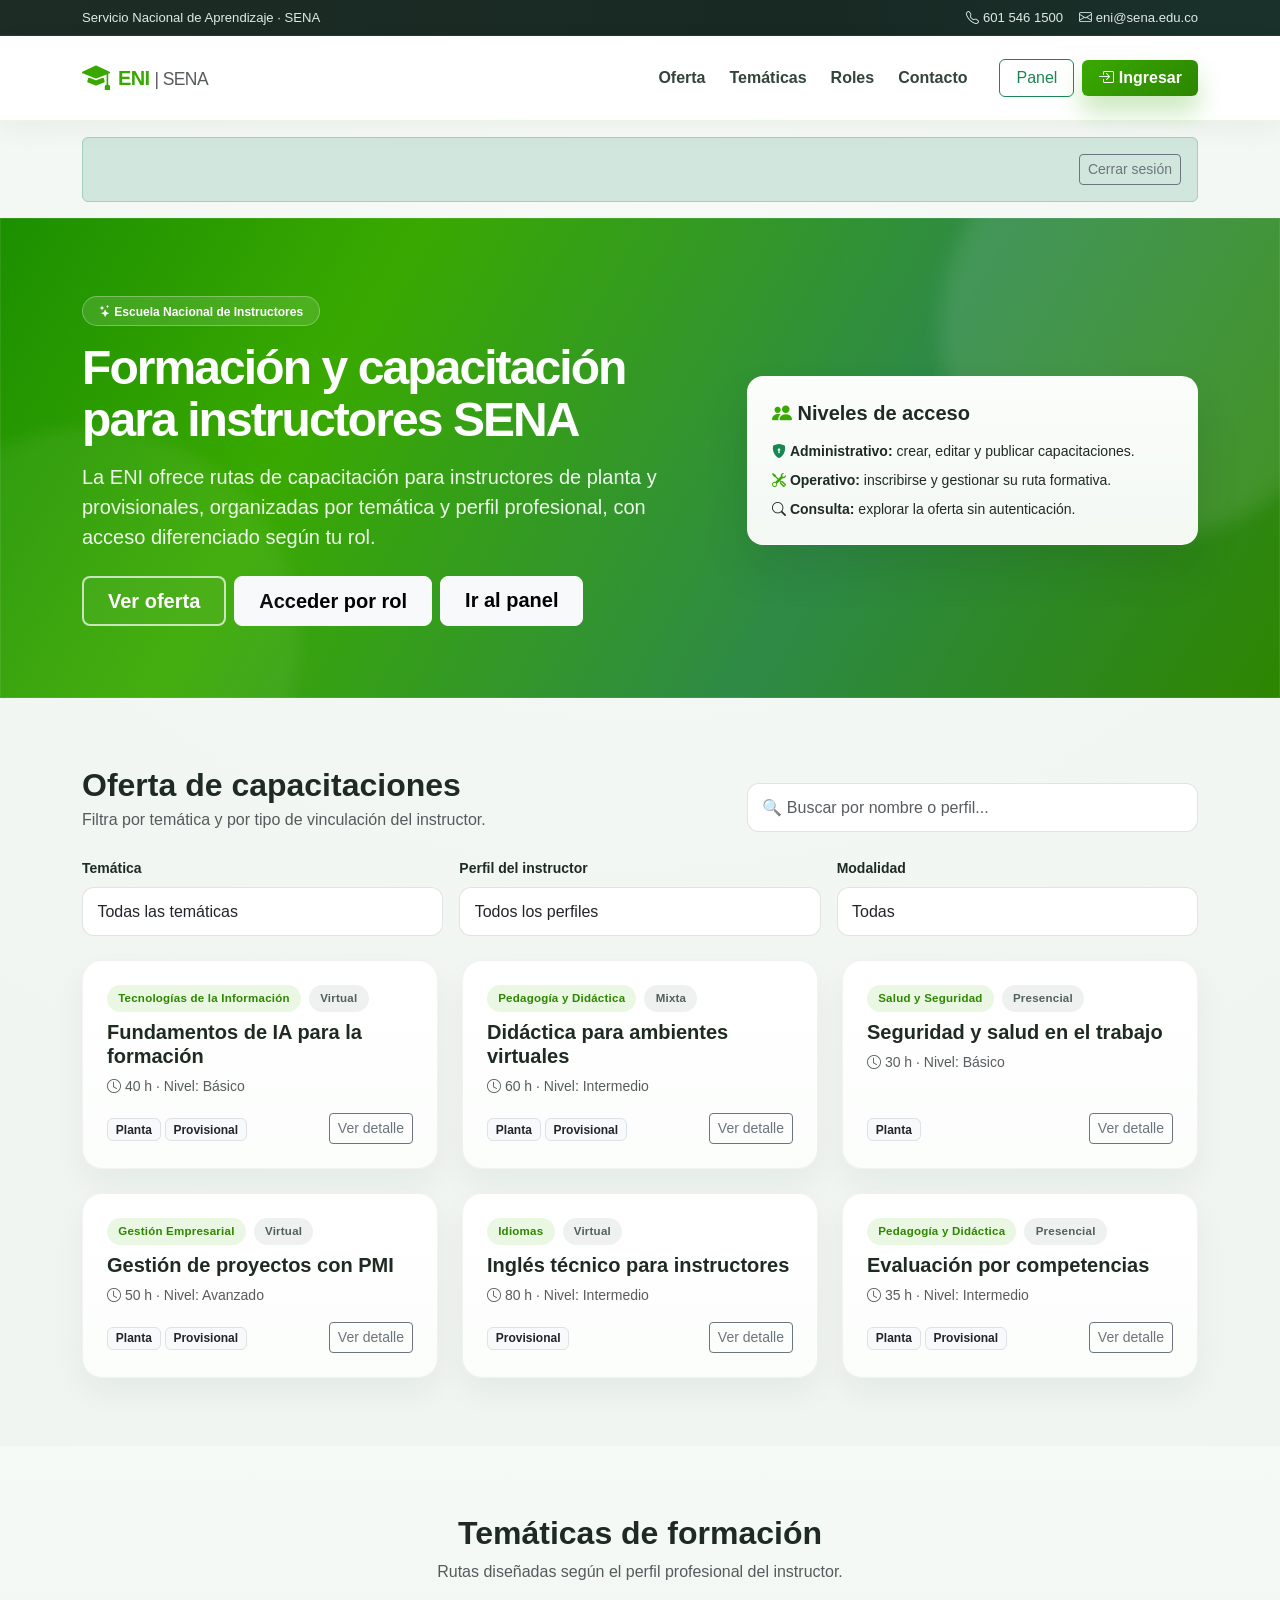
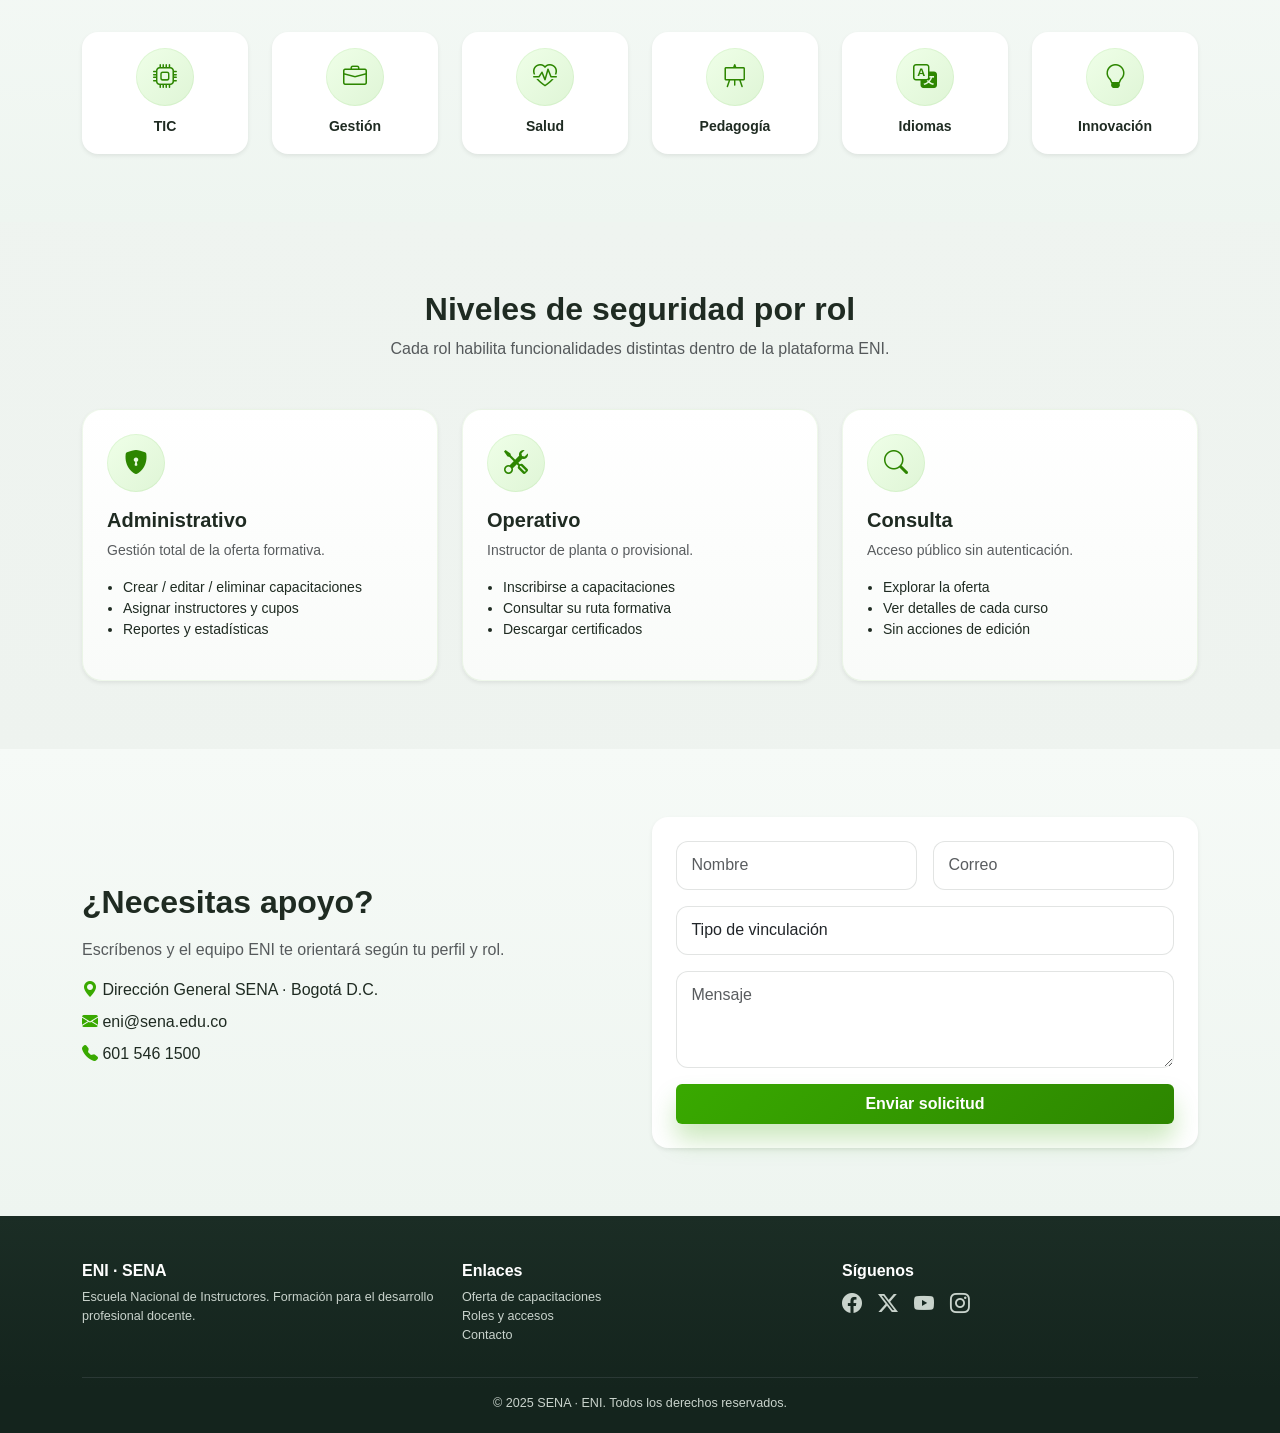
==== commit 2d8e52e3: "Aplicar refinamiento premium visual a la landing page ENI" ====
--- a/index.html
+++ b/index.html
@@ -10,40 +10,55 @@
   :root{
     --sena-verde:#39A900;
     --sena-verde-osc:#2d8600;
+    --sena-verde-suave:#eaf7e2;
     --sena-gris:#F6F8F7;
+    --sena-gris-2:#eef3ef;
     --sena-texto:#1f2b22;
+    --sena-sombra:0 20px 40px rgba(26, 54, 32, 0.12);
+    --sena-glass:rgba(255,255,255,0.12);
   }
-  body{font-family:"Segoe UI",Roboto,Arial,sans-serif;color:var(--sena-texto);}
-  .topbar{background:#1f2b22;color:#cfd8d2;font-size:.82rem;}
-  .topbar a{color:#cfd8d2;text-decoration:none;}
-  .navbar-sena{background:#fff;border-bottom:3px solid var(--sena-verde);}
-  .navbar-sena .navbar-brand span{font-weight:700;color:var(--sena-verde);}
-  .navbar-sena .nav-link{color:#33443a;font-weight:500;}
-  .navbar-sena .nav-link:hover{color:var(--sena-verde);}
+  body{font-family:"Segoe UI",Roboto,Arial,sans-serif;color:var(--sena-texto);background:radial-gradient(circle at top, #f8fbf8 0%, #f0f5f1 38%, #edf2ee 100%);}
+  .topbar{background:linear-gradient(90deg,#1d2d25,#182823 60%,#1a312b);color:#dfeae4;font-size:.82rem;box-shadow:inset 0 -1px 0 rgba(255,255,255,.06);}
+  .topbar a{color:#dfeae4;text-decoration:none;}
+  .navbar-sena{background:rgba(255,255,255,.88);backdrop-filter:blur(12px);-webkit-backdrop-filter:blur(12px);border-bottom:1px solid rgba(57,169,0,.1);box-shadow:0 8px 25px rgba(22,40,28,.05);}
+  .navbar-sena .navbar-brand span{font-weight:800;color:var(--sena-verde);letter-spacing:-.03em;}
+  .navbar-sena .nav-link{color:#33443a;font-weight:600;transition:.2s ease;}
+  .navbar-sena .nav-link:hover{color:var(--sena-verde);transform:translateY(-1px);}
   .hero{
-    background:linear-gradient(120deg,var(--sena-verde) 0%,var(--sena-verde-osc) 100%);
-    color:#fff;padding:70px 0;
+    background:linear-gradient(120deg,#1c8f00 0%,var(--sena-verde) 27%,#2e8a46 65%,var(--sena-verde-osc) 100%);
+    color:#fff;padding:78px 0 72px;position:relative;overflow:hidden;
+    box-shadow:inset 0 0 0 1px rgba(255,255,255,.08);
   }
-  .hero h1{font-weight:800;line-height:1.15;}
-  .hero .badge-soft{background:rgba(255,255,255,.18);border:1px solid rgba(255,255,255,.35);}
-  .btn-sena{background:var(--sena-verde);color:#fff;font-weight:600;border:none;}
-  .btn-sena:hover{background:var(--sena-verde-osc);color:#fff;}
-  .btn-outline-sena{border:2px solid #fff;color:#fff;font-weight:600;}
+  .hero::before{
+    content:"";position:absolute;right:-80px;top:-100px;width:420px;height:420px;border-radius:50%;background:rgba(255,255,255,.10);filter:blur(10px);
+  }
+  .hero::after{
+    content:"";position:absolute;left:-120px;bottom:-150px;width:420px;height:420px;border-radius:50%;background:rgba(255,255,255,.06);filter:blur(8px);
+  }
+  .hero h1{font-weight:800;line-height:1.08;letter-spacing:-.04em;}
+  .hero .lead{max-width:620px;color:rgba(255,255,255,.92);}
+  .hero .badge-soft{background:var(--sena-glass);border:1px solid rgba(255,255,255,.3);backdrop-filter:blur(5px);}
+  .btn-sena{background:linear-gradient(135deg,#39A900,#2d8600);color:#fff;font-weight:700;border:none;box-shadow:0 16px 24px rgba(57,169,0,.25);transition:.2s ease;}
+  .btn-sena:hover{background:linear-gradient(135deg,#2ea600,#227d00);color:#fff;transform:translateY(-1px);box-shadow:0 18px 28px rgba(57,169,0,.3);}
+  .btn-outline-sena{border:2px solid rgba(255,255,255,.7);color:#fff;font-weight:700;background:rgba(255,255,255,.04);}
   .btn-outline-sena:hover{background:#fff;color:var(--sena-verde-osc);}
-  .section{padding:60px 0;}
-  .section-alt{background:var(--sena-gris);}
-  .card-curso{border:1px solid #e3e9e5;border-radius:14px;transition:.25s;height:100%;}
-  .card-curso:hover{transform:translateY(-4px);box-shadow:0 12px 24px rgba(0,0,0,.08);border-color:var(--sena-verde);}
-  .chip{background:#eaf7e2;color:var(--sena-verde-osc);font-size:.72rem;font-weight:600;
-        padding:.25rem .6rem;border-radius:999px;}
-  .chip-gris{background:#eef1ef;color:#556;font-size:.72rem;font-weight:600;
-        padding:.25rem .6rem;border-radius:999px;}
-  .role-card{border-radius:14px;border:2px solid transparent;cursor:pointer;transition:.2s;}
-  .role-card:hover{border-color:var(--sena-verde);}
-  .role-card.active{border-color:var(--sena-verde);background:#f4fcef;}
-  .icon-circle{width:52px;height:52px;border-radius:50%;display:grid;place-items:center;
-    background:#eaf7e2;color:var(--sena-verde-osc);font-size:1.4rem;}
-  footer{background:#1f2b22;color:#c9d3cc;padding:45px 0 20px;font-size:.9rem;}
+  .section{padding:68px 0;}
+  .section-alt{background:linear-gradient(180deg,#f6faf7,#eef5f0);}
+  .card-curso{border:1px solid rgba(24,32,28,.05);border-radius:20px;transition:.25s;height:100%;background:linear-gradient(180deg,#fff 0%, #fbfdfb 100%);box-shadow:0 14px 30px rgba(24,32,28,.05);padding:1.25rem;}
+  .card-curso:hover{transform:translateY(-6px);box-shadow:0 22px 35px rgba(0,0,0,.08);border-color:rgba(57,169,0,.5);}
+  .chip{background:var(--sena-verde-suave);color:var(--sena-verde-osc);font-size:.72rem;font-weight:700;
+        padding:.3rem .7rem;border-radius:999px;letter-spacing:.02em;}
+  .chip-gris{background:#eef1ef;color:#51615d;font-size:.72rem;font-weight:700;
+        padding:.3rem .7rem;border-radius:999px;letter-spacing:.02em;}
+  .role-card{border-radius:20px;border:1px solid rgba(57,169,0,.08);cursor:pointer;transition:.2s;background:linear-gradient(180deg,#fff 0%, #f9fbf9 100%);box-shadow:0 18px 35px rgba(24,32,28,.04);padding:1.5rem;}
+  .role-card:hover{border-color:rgba(57,169,0,.5);transform:translateY(-4px);box-shadow:var(--sena-sombra);}
+  .role-card.active{border-color:rgba(57,169,0,.7);background:linear-gradient(180deg,#f8fff3 0%, #f1faeb 100%);}
+  .icon-circle{width:58px;height:58px;border-radius:50%;display:grid;place-items:center;
+    background:linear-gradient(135deg,#efffe8,#dff5d6);color:var(--sena-verde-osc);font-size:1.5rem;box-shadow:inset 0 0 0 1px rgba(57,169,0,.08);}
+  .form-control, .form-select{border:1px solid rgba(21,32,26,.12);border-radius:12px;padding:.72rem .9rem;background:#fff;box-shadow:none;}
+  .form-control:focus, .form-select:focus{border-color:rgba(57,169,0,.55);box-shadow:0 0 0 .2rem rgba(57,169,0,.12);}
+  .bg-white.rounded-4.p-4.shadow{background:linear-gradient(180deg, rgba(255,255,255,.98), rgba(247,250,247,.98)) !important; border:1px solid rgba(255,255,255,.3); box-shadow:0 24px 44px rgba(20,42,18,.12) !important; backdrop-filter:blur(6px);}
+  footer{background:linear-gradient(180deg,#1b2d25,#14241d 80%);color:#c9d3cc;padding:45px 0 20px;font-size:.9rem;}
   footer a{color:#c9d3cc;text-decoration:none;}
   footer a:hover{color:#fff;}
   .lock-banner{display:none;}
@@ -79,6 +94,9 @@
         <li class="nav-item"><a class="nav-link" href="#roles">Roles</a></li>
         <li class="nav-item"><a class="nav-link" href="#contacto">Contacto</a></li>
         <li class="nav-item ms-lg-3">
+          <a href="html.html" class="btn btn-outline-success px-3">Panel</a>
+        </li>
+        <li class="nav-item">
           <button class="btn btn-sena px-3" data-bs-toggle="modal" data-bs-target="#loginModal">
             <i class="bi bi-box-arrow-in-right"></i> Ingresar
           </button>
@@ -144,7 +162,6 @@
       </div>
     </div>
 
-    <!-- Filtros -->
     <div class="row g-3 mb-4">
       <div class="col-md-4">
         <label class="form-label fw-semibold small">Temática</label>
@@ -308,7 +325,6 @@
   </div>
 </section>
 
-<!-- Footer -->
 <footer>
   <div class="container">
     <div class="row g-4">
@@ -339,7 +355,6 @@
   </div>
 </footer>
 
-<!-- Modal Login -->
 <div class="modal fade" id="loginModal" tabindex="-1">
   <div class="modal-dialog modal-dialog-centered">
     <div class="modal-content rounded-4">
@@ -368,7 +383,6 @@
 
 <script src="https://cdn.jsdelivr.net/npm/bootstrap@5.3.3/dist/js/bootstrap.bundle.min.js"></script>
 <script>
-/* ---------- Datos de ejemplo ---------- */
 const cursos = [
   {t:"Fundamentos de IA para la formación", tema:"Tecnologías de la Información", perfil:["Planta","Provisional"], mod:"Virtual", dur:"40 h", nivel:"Básico"},
   {t:"Didáctica para ambientes virtuales", tema:"Pedagogía y Didáctica", perfil:["Planta","Provisional"], mod:"Mixta", dur:"60 h", nivel:"Intermedio"},
@@ -378,7 +392,6 @@
   {t:"Evaluación por competencias", tema:"Pedagogía y Didáctica", perfil:["Planta","Provisional"], mod:"Presencial", dur:"35 h", nivel:"Intermedio"},
 ];
 
-/* ---------- Render ---------- */
 function render(lista){
   const grid = document.getElementById('gridCursos');
   grid.innerHTML = '';
@@ -399,7 +412,7 @@
             <div>
               ${c.perfil.map(p=>`<span class="badge bg-light text-dark border me-1">${p}</span>`).join('')}
             </div>
-            <button class="btn btn-sm btn-sena accion-curso" data-nombre="${c.t}">Inscribirse</button>
+            <button class="btn btn-sm btn-sena accion-curso" data-nombre="${c.t}">Ver detalle</button>
           </div>
         </div>
       </div>`;
@@ -407,7 +420,6 @@
   aplicarPermisos();
 }
 
-/* ---------- Filtros ---------- */
 function filtrar(){
   const q = document.getElementById('search').value.toLowerCase();
   const tema = document.getElementById('filtroTema').value;
@@ -427,7 +439,6 @@
   document.getElementById(id).addEventListener('change', filtrar);
 });
 
-/* ---------- Autenticación simulada por rol ---------- */
 function getRol(){ return localStorage.getItem('eni_rol'); }
 
 function login(rol){
@@ -454,7 +465,6 @@
   aplicarPermisos();
 }
 
-/* ---------- Permisos por rol en la UI ---------- */
 function aplicarPermisos(){
   const rol = getRol();
   document.querySelectorAll('.accion-curso').forEach(btn=>{
@@ -465,14 +475,12 @@
       btn.textContent = 'Inscribirse';
       btn.className = 'btn btn-sm btn-sena accion-curso';
     } else {
-      // Consulta o sin sesión
       btn.textContent = 'Ver detalle';
       btn.className = 'btn btn-sm btn-outline-secondary accion-curso';
     }
   });
 }
 
-/* ---------- Init ---------- */
 render(cursos);
 actualizarSesion();
 </script>
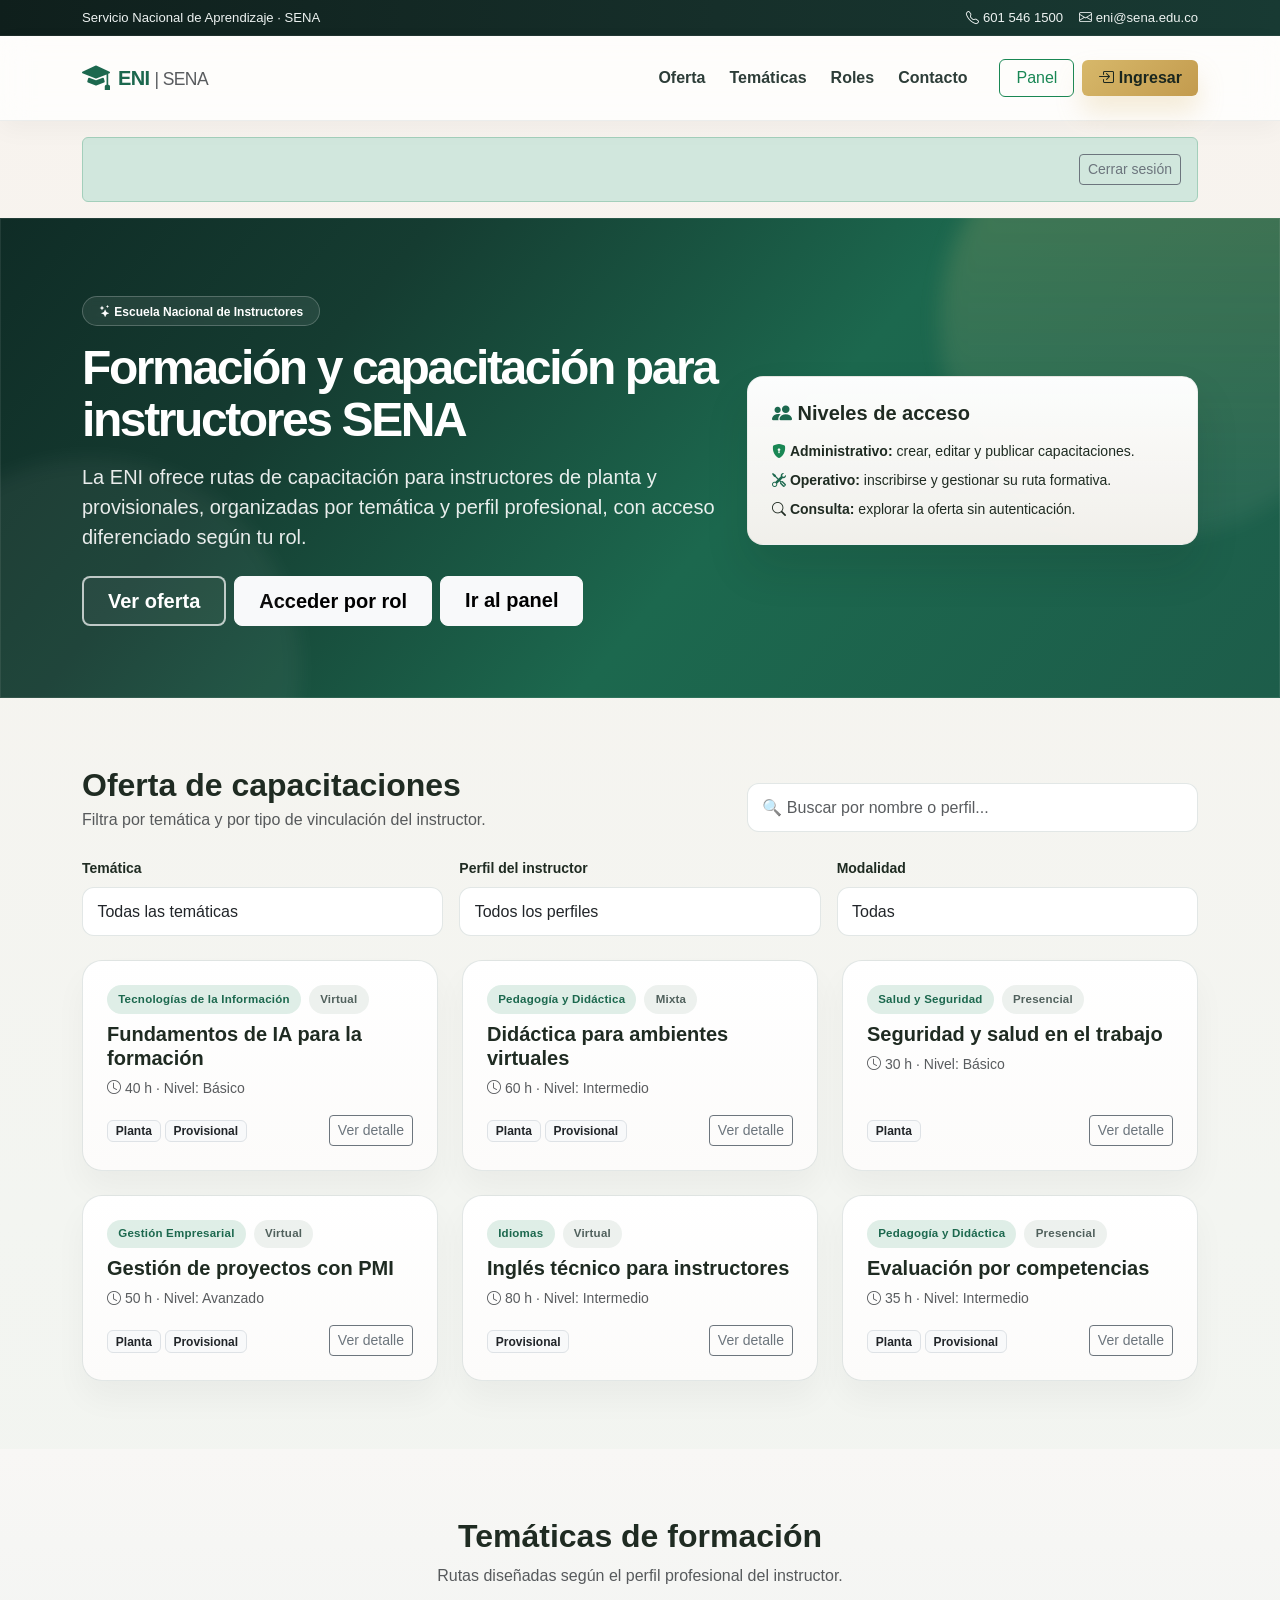
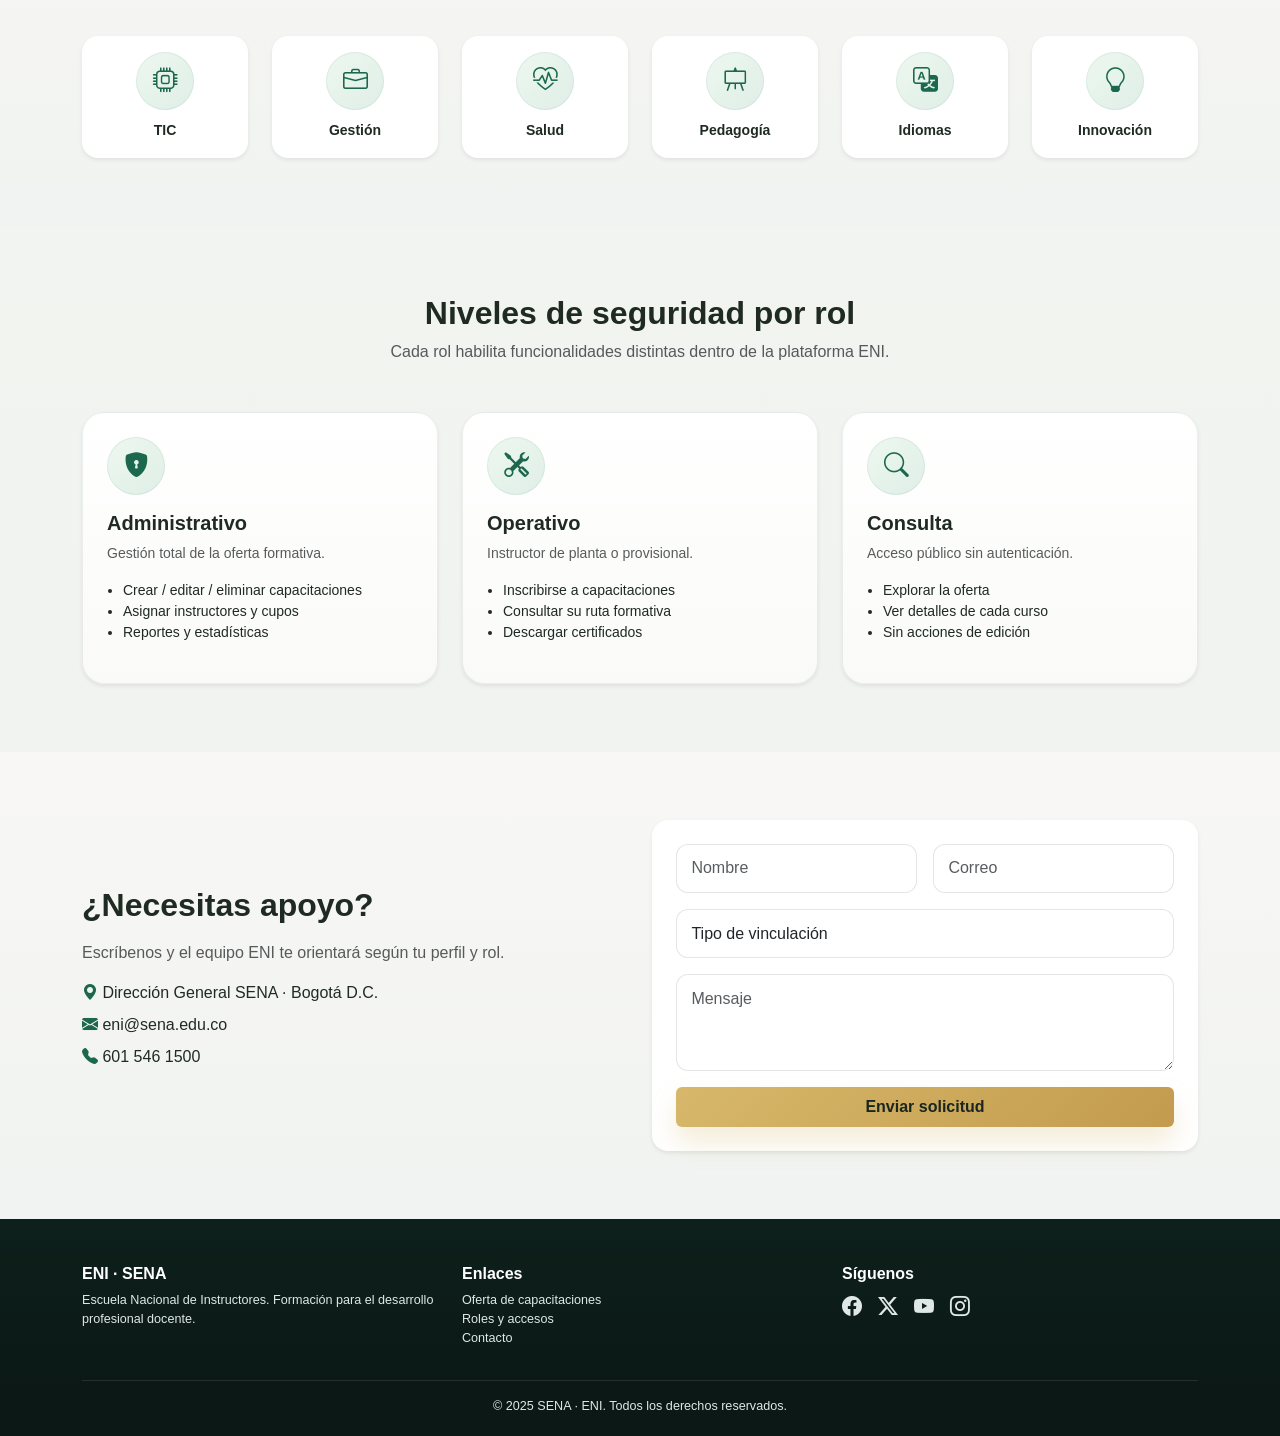
==== commit 4882ff96: "Aplicar refinamiento premium luxury corporate a la landing page ENI" ====
--- a/index.html
+++ b/index.html
@@ -8,58 +8,59 @@
 <link href="https://cdn.jsdelivr.net/npm/bootstrap-icons@1.11.3/font/bootstrap-icons.css" rel="stylesheet">
 <style>
   :root{
-    --sena-verde:#39A900;
-    --sena-verde-osc:#2d8600;
-    --sena-verde-suave:#eaf7e2;
-    --sena-gris:#F6F8F7;
-    --sena-gris-2:#eef3ef;
-    --sena-texto:#1f2b22;
-    --sena-sombra:0 20px 40px rgba(26, 54, 32, 0.12);
-    --sena-glass:rgba(255,255,255,0.12);
+    --sena-forest:#153c31;
+    --sena-forest-2:#0f2d27;
+    --sena-green:#1c684e;
+    --sena-green-soft:#dfeee7;
+    --sena-gold:#d7b86a;
+    --sena-gold-soft:#f4ebd3;
+    --sena-ivory:#f7f3ee;
+    --sena-ink:#1f2b22;
+    --sena-muted:#586860;
+    --sena-line:rgba(21,60,49,.12);
+    --sena-shadow:0 22px 40px rgba(14, 29, 24, 0.12);
   }
-  body{font-family:"Segoe UI",Roboto,Arial,sans-serif;color:var(--sena-texto);background:radial-gradient(circle at top, #f8fbf8 0%, #f0f5f1 38%, #edf2ee 100%);}
-  .topbar{background:linear-gradient(90deg,#1d2d25,#182823 60%,#1a312b);color:#dfeae4;font-size:.82rem;box-shadow:inset 0 -1px 0 rgba(255,255,255,.06);}
-  .topbar a{color:#dfeae4;text-decoration:none;}
-  .navbar-sena{background:rgba(255,255,255,.88);backdrop-filter:blur(12px);-webkit-backdrop-filter:blur(12px);border-bottom:1px solid rgba(57,169,0,.1);box-shadow:0 8px 25px rgba(22,40,28,.05);}
-  .navbar-sena .navbar-brand span{font-weight:800;color:var(--sena-verde);letter-spacing:-.03em;}
-  .navbar-sena .nav-link{color:#33443a;font-weight:600;transition:.2s ease;}
-  .navbar-sena .nav-link:hover{color:var(--sena-verde);transform:translateY(-1px);}
+  body{font-family:"Segoe UI",Roboto,Arial,sans-serif;color:var(--sena-ink);background:linear-gradient(180deg,#f8f3ee 0%, #f3f5f1 40%, #eef2ee 100%);}
+  .topbar{background:linear-gradient(90deg,#0f1f1c,#162f2a 56%,#183a33);color:#edf2f1;font-size:.82rem;box-shadow:inset 0 -1px 0 rgba(255,255,255,.06);}
+  .topbar a{color:#edf2f1;text-decoration:none;}
+  .navbar-sena{background:rgba(255,255,255,.78);backdrop-filter:blur(14px);-webkit-backdrop-filter:blur(14px);border-bottom:1px solid rgba(21,60,49,.08);box-shadow:0 8px 24px rgba(17,31,28,.04);}
+  .navbar-sena .navbar-brand span{font-weight:800;color:var(--sena-green);letter-spacing:-.03em;}
+  .navbar-sena .nav-link{color:#2d3d38;font-weight:600;transition:.2s ease;}
+  .navbar-sena .nav-link:hover{color:var(--sena-green);transform:translateY(-1px);}
   .hero{
-    background:linear-gradient(120deg,#1c8f00 0%,var(--sena-verde) 27%,#2e8a46 65%,var(--sena-verde-osc) 100%);
+    background:linear-gradient(130deg,#0f2c26 0%, var(--sena-forest) 26%, var(--sena-green) 58%, #1d5d4a 100%);
     color:#fff;padding:78px 0 72px;position:relative;overflow:hidden;
     box-shadow:inset 0 0 0 1px rgba(255,255,255,.08);
   }
   .hero::before{
-    content:"";position:absolute;right:-80px;top:-100px;width:420px;height:420px;border-radius:50%;background:rgba(255,255,255,.10);filter:blur(10px);
-  }
+    content:"";position:absolute;right:-90px;top:-110px;width:430px;height:430px;border-radius:50%;background:linear-gradient(180deg, rgba(215,184,106,.22), rgba(255,255,255,.05));filter:blur(10px);}
   .hero::after{
-    content:"";position:absolute;left:-120px;bottom:-150px;width:420px;height:420px;border-radius:50%;background:rgba(255,255,255,.06);filter:blur(8px);
-  }
-  .hero h1{font-weight:800;line-height:1.08;letter-spacing:-.04em;}
-  .hero .lead{max-width:620px;color:rgba(255,255,255,.92);}
-  .hero .badge-soft{background:var(--sena-glass);border:1px solid rgba(255,255,255,.3);backdrop-filter:blur(5px);}
-  .btn-sena{background:linear-gradient(135deg,#39A900,#2d8600);color:#fff;font-weight:700;border:none;box-shadow:0 16px 24px rgba(57,169,0,.25);transition:.2s ease;}
-  .btn-sena:hover{background:linear-gradient(135deg,#2ea600,#227d00);color:#fff;transform:translateY(-1px);box-shadow:0 18px 28px rgba(57,169,0,.3);}
+    content:"";position:absolute;left:-120px;bottom:-180px;width:420px;height:420px;border-radius:50%;background:rgba(255,255,255,.05);filter:blur(10px);}
+  .hero h1{font-weight:800;line-height:1.08;letter-spacing:-.05em;}
+  .hero .lead{max-width:640px;color:rgba(255,255,255,.9);}
+  .hero .badge-soft{background:rgba(255,255,255,.08);border:1px solid rgba(255,255,255,.22);backdrop-filter:blur(5px);color:#fff;}
+  .btn-sena{background:linear-gradient(135deg,var(--sena-gold),#c39b4e);color:#1a261e;font-weight:800;border:none;box-shadow:0 16px 26px rgba(215,184,106,.25);transition:.2s ease;}
+  .btn-sena:hover{background:linear-gradient(135deg,#dcbf7a,#bc9744);color:#122018;transform:translateY(-1px);box-shadow:0 18px 30px rgba(215,184,106,.3);}
   .btn-outline-sena{border:2px solid rgba(255,255,255,.7);color:#fff;font-weight:700;background:rgba(255,255,255,.04);}
-  .btn-outline-sena:hover{background:#fff;color:var(--sena-verde-osc);}
+  .btn-outline-sena:hover{background:#fff;color:var(--sena-green);}
   .section{padding:68px 0;}
-  .section-alt{background:linear-gradient(180deg,#f6faf7,#eef5f0);}
-  .card-curso{border:1px solid rgba(24,32,28,.05);border-radius:20px;transition:.25s;height:100%;background:linear-gradient(180deg,#fff 0%, #fbfdfb 100%);box-shadow:0 14px 30px rgba(24,32,28,.05);padding:1.25rem;}
-  .card-curso:hover{transform:translateY(-6px);box-shadow:0 22px 35px rgba(0,0,0,.08);border-color:rgba(57,169,0,.5);}
-  .chip{background:var(--sena-verde-suave);color:var(--sena-verde-osc);font-size:.72rem;font-weight:700;
-        padding:.3rem .7rem;border-radius:999px;letter-spacing:.02em;}
-  .chip-gris{background:#eef1ef;color:#51615d;font-size:.72rem;font-weight:700;
-        padding:.3rem .7rem;border-radius:999px;letter-spacing:.02em;}
-  .role-card{border-radius:20px;border:1px solid rgba(57,169,0,.08);cursor:pointer;transition:.2s;background:linear-gradient(180deg,#fff 0%, #f9fbf9 100%);box-shadow:0 18px 35px rgba(24,32,28,.04);padding:1.5rem;}
-  .role-card:hover{border-color:rgba(57,169,0,.5);transform:translateY(-4px);box-shadow:var(--sena-sombra);}
-  .role-card.active{border-color:rgba(57,169,0,.7);background:linear-gradient(180deg,#f8fff3 0%, #f1faeb 100%);}
+  .section-alt{background:linear-gradient(180deg,#f8f7f5,#f0f3f1);}
+  .card-curso{border:1px solid var(--sena-line);border-radius:20px;transition:.25s;height:100%;background:linear-gradient(180deg,#fff 0%, #fcfbfa 100%);box-shadow:0 18px 32px rgba(18,30,27,.04);padding:1.25rem;}
+  .card-curso:hover{transform:translateY(-6px);box-shadow:0 24px 40px rgba(12,29,24,.09);border-color:rgba(28,104,78,.35);}
+  .chip{background:var(--sena-green-soft);color:var(--sena-green);font-size:.72rem;font-weight:800;
+        padding:.35rem .7rem;border-radius:999px;letter-spacing:.02em;}
+  .chip-gris{background:#edf1ee;color:#51615d;font-size:.72rem;font-weight:700;
+        padding:.35rem .7rem;border-radius:999px;letter-spacing:.02em;}
+  .role-card{border-radius:22px;border:1px solid rgba(21,60,49,.08);cursor:pointer;transition:.2s;background:linear-gradient(180deg,#fff 0%, #fafaf8 100%);box-shadow:0 18px 35px rgba(18,30,27,.04);padding:1.5rem;}
+  .role-card:hover{border-color:rgba(21,60,49,.35);transform:translateY(-4px);box-shadow:var(--sena-shadow);}
+  .role-card.active{border-color:rgba(21,60,49,.4);background:linear-gradient(180deg,#f5f9f5 0%, #edf7f0 100%);}
   .icon-circle{width:58px;height:58px;border-radius:50%;display:grid;place-items:center;
-    background:linear-gradient(135deg,#efffe8,#dff5d6);color:var(--sena-verde-osc);font-size:1.5rem;box-shadow:inset 0 0 0 1px rgba(57,169,0,.08);}
-  .form-control, .form-select{border:1px solid rgba(21,32,26,.12);border-radius:12px;padding:.72rem .9rem;background:#fff;box-shadow:none;}
-  .form-control:focus, .form-select:focus{border-color:rgba(57,169,0,.55);box-shadow:0 0 0 .2rem rgba(57,169,0,.12);}
-  .bg-white.rounded-4.p-4.shadow{background:linear-gradient(180deg, rgba(255,255,255,.98), rgba(247,250,247,.98)) !important; border:1px solid rgba(255,255,255,.3); box-shadow:0 24px 44px rgba(20,42,18,.12) !important; backdrop-filter:blur(6px);}
-  footer{background:linear-gradient(180deg,#1b2d25,#14241d 80%);color:#c9d3cc;padding:45px 0 20px;font-size:.9rem;}
-  footer a{color:#c9d3cc;text-decoration:none;}
+    background:linear-gradient(135deg,#edf8ef,#dfeee7);color:var(--sena-green);font-size:1.55rem;box-shadow:inset 0 0 0 1px rgba(28,104,78,.08);}
+  .form-control, .form-select{border:1px solid rgba(21,60,49,.12);border-radius:12px;padding:.72rem .9rem;background:#fff;box-shadow:none;}
+  .form-control:focus, .form-select:focus{border-color:rgba(28,104,78,.5);box-shadow:0 0 0 .2rem rgba(28,104,78,.12);}
+  .bg-white.rounded-4.p-4.shadow{background:linear-gradient(180deg, rgba(255,255,255,.99), rgba(248,244,240,.97)) !important; border:1px solid rgba(21,60,49,.06); box-shadow:0 24px 44px rgba(17,31,28,.12) !important; backdrop-filter:blur(6px);}
+  footer{background:linear-gradient(180deg,#0e201b,#0b1816 80%);color:#dfe8e5;padding:45px 0 20px;font-size:.9rem;}
+  footer a{color:#dfe8e5;text-decoration:none;}
   footer a:hover{color:#fff;}
   .lock-banner{display:none;}
 </style>
@@ -81,7 +82,7 @@
 <nav class="navbar navbar-expand-lg navbar-sena sticky-top py-3">
   <div class="container">
     <a class="navbar-brand d-flex align-items-center gap-2" href="#">
-      <i class="bi bi-mortarboard-fill fs-3" style="color:var(--sena-verde)"></i>
+      <i class="bi bi-mortarboard-fill fs-3" style="color:var(--sena-green)"></i>
       <span>ENI <small class="text-muted fw-normal">| SENA</small></span>
     </a>
     <button class="navbar-toggler" type="button" data-bs-toggle="collapse" data-bs-target="#navMain">
@@ -136,11 +137,11 @@
         </div>
       </div>
       <div class="col-lg-5">
-        <div class="bg-white rounded-4 p-4 shadow" style="color:var(--sena-texto)">
-          <h5 class="fw-bold mb-3"><i class="bi bi-people-fill" style="color:var(--sena-verde)"></i> Niveles de acceso</h5>
+        <div class="bg-white rounded-4 p-4 shadow" style="color:var(--sena-ink)">
+          <h5 class="fw-bold mb-3"><i class="bi bi-people-fill" style="color:var(--sena-green)"></i> Niveles de acceso</h5>
           <ul class="list-unstyled mb-0 small">
             <li class="mb-2"><i class="bi bi-shield-lock-fill text-success"></i> <strong>Administrativo:</strong> crear, editar y publicar capacitaciones.</li>
-            <li class="mb-2"><i class="bi bi-tools" style="color:var(--sena-verde)"></i> <strong>Operativo:</strong> inscribirse y gestionar su ruta formativa.</li>
+            <li class="mb-2"><i class="bi bi-tools" style="color:var(--sena-green)"></i> <strong>Operativo:</strong> inscribirse y gestionar su ruta formativa.</li>
             <li><i class="bi bi-search"></i> <strong>Consulta:</strong> explorar la oferta sin autenticación.</li>
           </ul>
         </div>
@@ -298,9 +299,9 @@
         <h2 class="fw-bold mb-3">¿Necesitas apoyo?</h2>
         <p class="text-muted">Escríbenos y el equipo ENI te orientará según tu perfil y rol.</p>
         <ul class="list-unstyled">
-          <li class="mb-2"><i class="bi bi-geo-alt-fill" style="color:var(--sena-verde)"></i> Dirección General SENA · Bogotá D.C.</li>
-          <li class="mb-2"><i class="bi bi-envelope-fill" style="color:var(--sena-verde)"></i> eni@sena.edu.co</li>
-          <li><i class="bi bi-telephone-fill" style="color:var(--sena-verde)"></i> 601 546 1500</li>
+          <li class="mb-2"><i class="bi bi-geo-alt-fill" style="color:var(--sena-green)"></i> Dirección General SENA · Bogotá D.C.</li>
+          <li class="mb-2"><i class="bi bi-envelope-fill" style="color:var(--sena-green)"></i> eni@sena.edu.co</li>
+          <li><i class="bi bi-telephone-fill" style="color:var(--sena-green)"></i> 601 546 1500</li>
         </ul>
       </div>
       <div class="col-lg-6">
